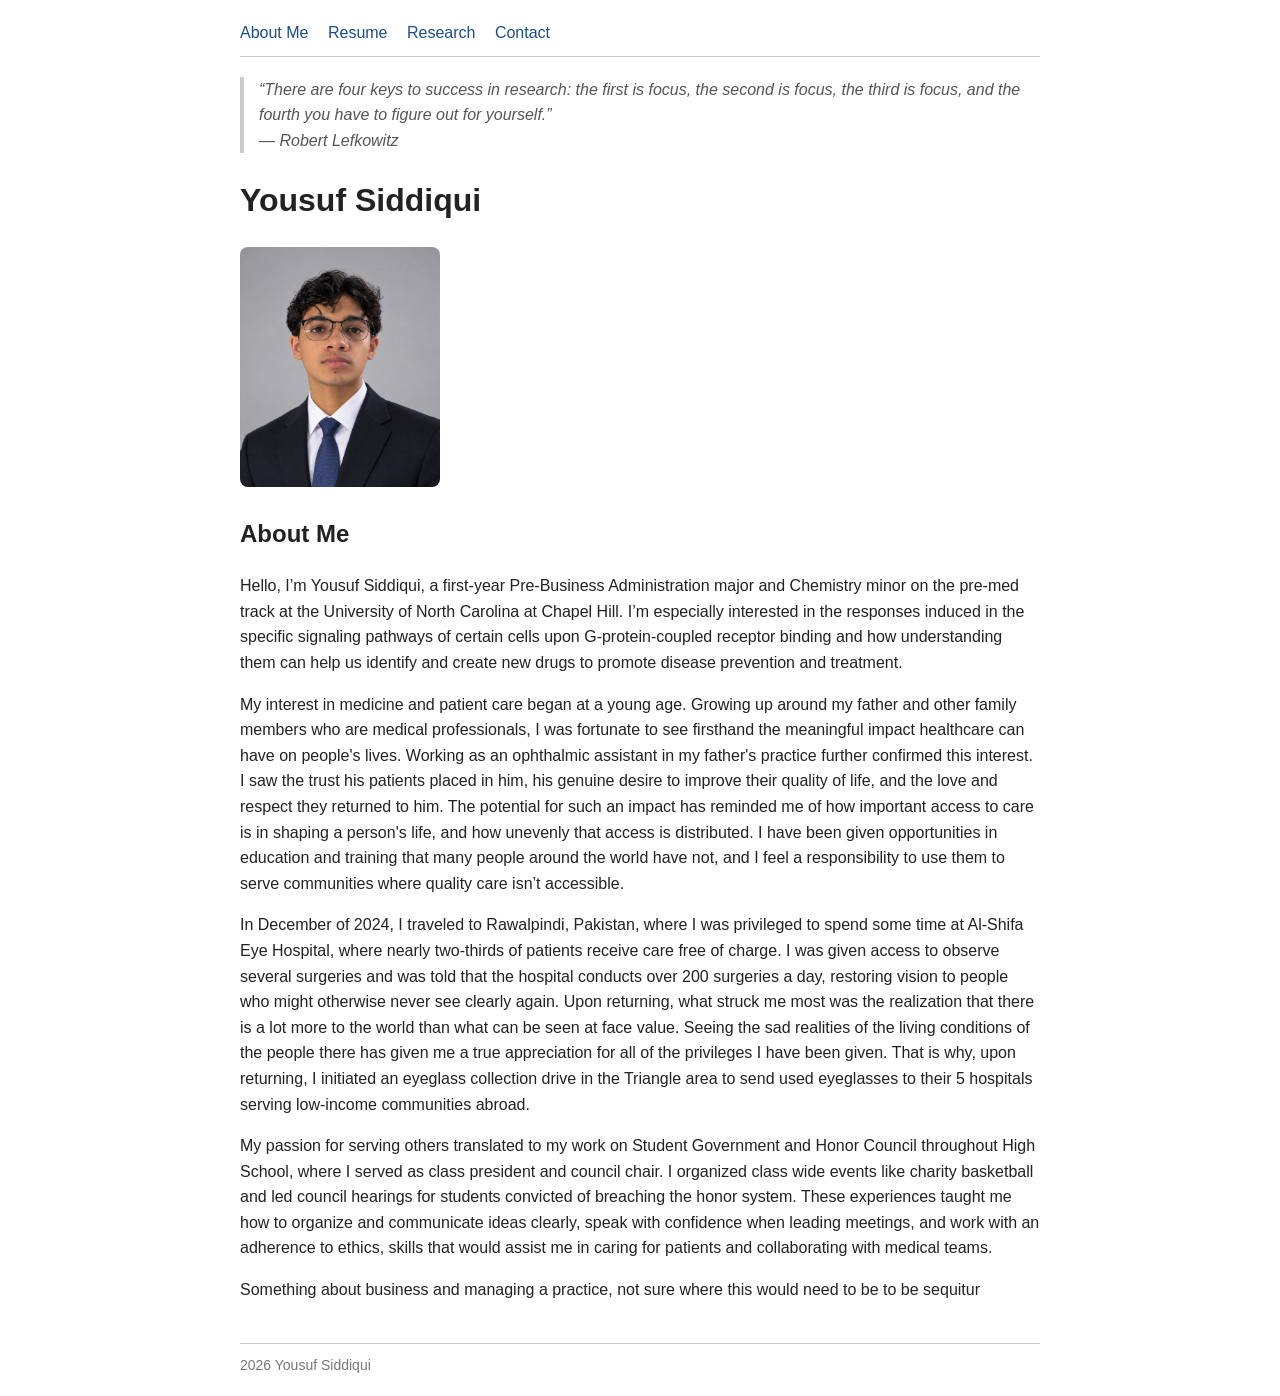
==== index.html @ 889bd384 "basic website" ====
<!DOCTYPE html>
<html lang="en">
<head>
  <meta charset="UTF-8">
  <meta name="viewport" content="width=device-width, initial-scale=1.0">
  <title>About Me</title>
  <link rel="stylesheet" href="style.css">
</head>
<body>

  <nav>
    <a href="index.html">About Me</a>
    <a href="resume.html">Resume</a>
    <a href="research.html">Research</a>
    <a href="contact.html">Contact</a>
  </nav>

  <p class="quote">
    “There are four keys to success in research: the first is focus, the second is focus, the third is focus, and the fourth you have to figure out for yourself.”<br>
    &mdash; Robert Lefkowitz
  </p>

  <h1>Yousuf Siddiqui</h1>

  <img src="headshot.png" alt="Headshot" class="headshot">

  <h2>About Me</h2>
  <p>
    Hello, I’m Yousuf Siddiqui, a first-year Pre-Business Administration major and Chemistry minor on the pre-med track at the University of North Carolina at Chapel Hill. I’m especially interested in the responses induced in the specific signaling pathways of certain cells upon G-protein-coupled receptor binding and how understanding them can help us identify and create new drugs to promote disease prevention and treatment.
  </p>
  <p>
        My interest in medicine and patient care began at a young age. Growing up around my father and other family members who are medical professionals, I was fortunate to see firsthand the meaningful impact healthcare can have on people's lives. Working as an ophthalmic assistant in my father's practice further confirmed this interest. I saw the trust his patients placed in him, his genuine desire to improve their quality of life, and the love and respect they returned to him. The potential for such an impact has reminded me of how important access to care is in shaping a person's life, and how unevenly that access is distributed. I have been given opportunities in education and training that many people around the world have not, and I feel a responsibility to use them to serve communities where quality care isn’t accessible.
  </p>
  <p>
        In December of 2024, I traveled to Rawalpindi, Pakistan, where I was privileged to spend some time at Al-Shifa Eye Hospital, where nearly two-thirds of patients receive care free of charge. I was given access to observe several surgeries and was told that the hospital conducts over 200 surgeries a day, restoring vision to people who might otherwise never see clearly again. Upon returning, what struck me most was the realization that there is a lot more to the world than what can be seen at face value. Seeing the sad realities of the living conditions of the people there has given me a true appreciation for all of the privileges I have been given. That is why, upon returning, I initiated an eyeglass collection drive in the Triangle area to send used eyeglasses to their 5 hospitals serving low-income communities abroad.
  </p>
  <p>
        My passion for serving others translated to my work on Student Government and Honor Council throughout High School, where I served as class president and council chair. I organized class wide events like charity basketball and led council hearings for students convicted of breaching the honor system. These experiences taught me how to organize and communicate ideas clearly, speak with confidence when leading meetings, and work with an adherence to ethics, skills that would assist me in caring for patients and collaborating with medical teams.
  </p>
  <p>
    Something about business and managing a practice, not sure where this would need to be to be sequitur
  </p>

  <footer>
    2026 Yousuf Siddiqui
  </footer>

</body>
</html>
---- style.css ----
body {
  font-family: Arial, sans-serif;
  max-width: 800px;
  margin: 0 auto;
  padding: 20px;
  line-height: 1.6;
  color: #222;
}

nav {
  border-bottom: 1px solid #ccc;
  padding-bottom: 10px;
  margin-bottom: 20px;
}

nav a {
  margin-right: 15px;
  text-decoration: none;
  color: #1a4f8b;
}

nav a:hover {
  text-decoration: underline;
}

.quote {
  font-style: italic;
  border-left: 4px solid #ccc;
  padding-left: 15px;
  margin: 20px 0;
  color: #555;
}

.headshot {
  width: 200px;
  height: auto;
  border-radius: 8px;
}

footer {
  margin-top: 40px;
  border-top: 1px solid #ccc;
  padding-top: 10px;
  font-size: 14px;
  color: #777;
}
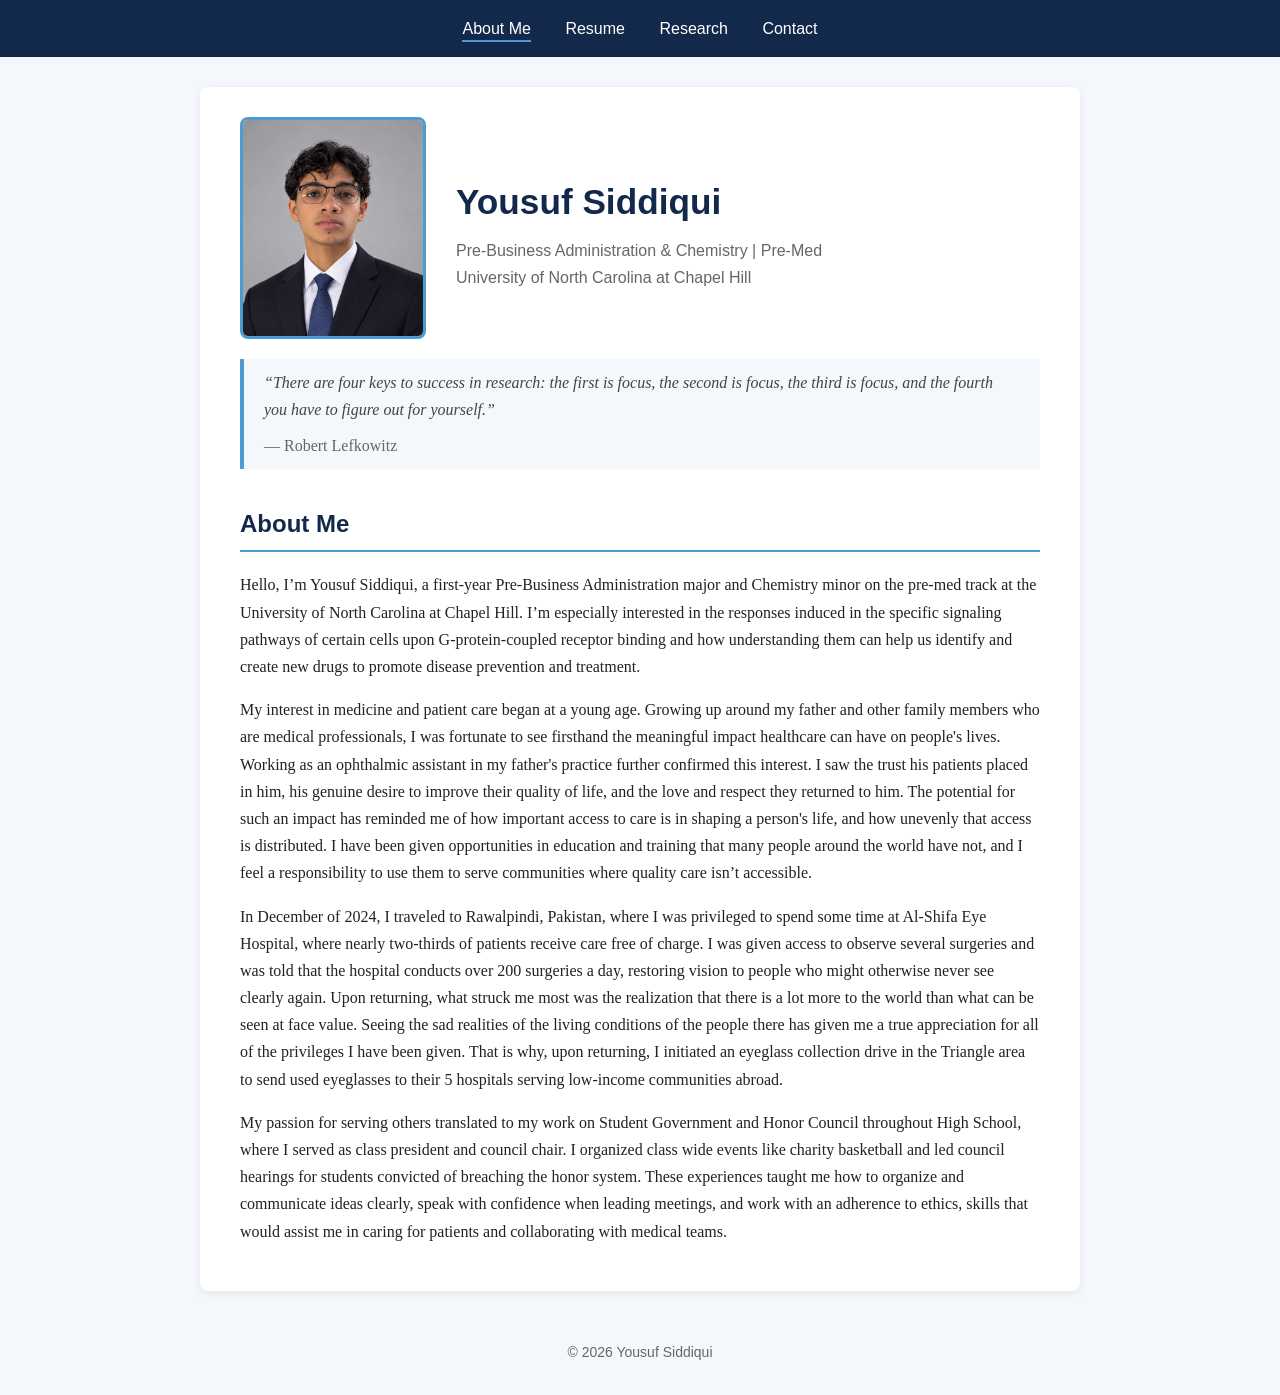
==== commit b18dcf87: "claude touch up" ====
--- a/index.html
+++ b/index.html
@@ -3,46 +3,53 @@
 <head>
   <meta charset="UTF-8">
   <meta name="viewport" content="width=device-width, initial-scale=1.0">
-  <title>About Me</title>
+  <title>Yousuf Siddiqui | About Me</title>
   <link rel="stylesheet" href="style.css">
 </head>
 <body>
 
   <nav>
-    <a href="index.html">About Me</a>
+    <a href="index.html" class="active">About Me</a>
     <a href="resume.html">Resume</a>
     <a href="research.html">Research</a>
     <a href="contact.html">Contact</a>
   </nav>
 
-  <p class="quote">
-    “There are four keys to success in research: the first is focus, the second is focus, the third is focus, and the fourth you have to figure out for yourself.”<br>
-    &mdash; Robert Lefkowitz
-  </p>
+  <main>
 
-  <h1>Yousuf Siddiqui</h1>
+    <div class="intro">
+      <img src="headshot.png" alt="Headshot of Yousuf Siddiqui" class="headshot">
+      <div>
+        <h1>Yousuf Siddiqui</h1>
+        <p class="subtitle">Pre-Business Administration &amp; Chemistry | Pre-Med<br>University of North Carolina at Chapel Hill</p>
+      </div>
+    </div>
 
-  <img src="headshot.png" alt="Headshot" class="headshot">
+    <p class="quote">
+      “There are four keys to success in research: the first is focus, the second is focus, the third is focus, and the fourth you have to figure out for yourself.”
+      <span>&mdash; Robert Lefkowitz</span>
+    </p>
 
-  <h2>About Me</h2>
-  <p>
-    Hello, I’m Yousuf Siddiqui, a first-year Pre-Business Administration major and Chemistry minor on the pre-med track at the University of North Carolina at Chapel Hill. I’m especially interested in the responses induced in the specific signaling pathways of certain cells upon G-protein-coupled receptor binding and how understanding them can help us identify and create new drugs to promote disease prevention and treatment.
-  </p>
-  <p>
-        My interest in medicine and patient care began at a young age. Growing up around my father and other family members who are medical professionals, I was fortunate to see firsthand the meaningful impact healthcare can have on people's lives. Working as an ophthalmic assistant in my father's practice further confirmed this interest. I saw the trust his patients placed in him, his genuine desire to improve their quality of life, and the love and respect they returned to him. The potential for such an impact has reminded me of how important access to care is in shaping a person's life, and how unevenly that access is distributed. I have been given opportunities in education and training that many people around the world have not, and I feel a responsibility to use them to serve communities where quality care isn’t accessible.
-  </p>
-  <p>
-        In December of 2024, I traveled to Rawalpindi, Pakistan, where I was privileged to spend some time at Al-Shifa Eye Hospital, where nearly two-thirds of patients receive care free of charge. I was given access to observe several surgeries and was told that the hospital conducts over 200 surgeries a day, restoring vision to people who might otherwise never see clearly again. Upon returning, what struck me most was the realization that there is a lot more to the world than what can be seen at face value. Seeing the sad realities of the living conditions of the people there has given me a true appreciation for all of the privileges I have been given. That is why, upon returning, I initiated an eyeglass collection drive in the Triangle area to send used eyeglasses to their 5 hospitals serving low-income communities abroad.
-  </p>
-  <p>
-        My passion for serving others translated to my work on Student Government and Honor Council throughout High School, where I served as class president and council chair. I organized class wide events like charity basketball and led council hearings for students convicted of breaching the honor system. These experiences taught me how to organize and communicate ideas clearly, speak with confidence when leading meetings, and work with an adherence to ethics, skills that would assist me in caring for patients and collaborating with medical teams.
-  </p>
-  <p>
-    Something about business and managing a practice, not sure where this would need to be to be sequitur
-  </p>
+    <h2>About Me</h2>
+    <p>
+      Hello, I’m Yousuf Siddiqui, a first-year Pre-Business Administration major and Chemistry minor on the pre-med track at the University of North Carolina at Chapel Hill. I’m especially interested in the responses induced in the specific signaling pathways of certain cells upon G-protein-coupled receptor binding and how understanding them can help us identify and create new drugs to promote disease prevention and treatment.
+    </p>
+    <p>
+      My interest in medicine and patient care began at a young age. Growing up around my father and other family members who are medical professionals, I was fortunate to see firsthand the meaningful impact healthcare can have on people's lives. Working as an ophthalmic assistant in my father's practice further confirmed this interest. I saw the trust his patients placed in him, his genuine desire to improve their quality of life, and the love and respect they returned to him. The potential for such an impact has reminded me of how important access to care is in shaping a person's life, and how unevenly that access is distributed. I have been given opportunities in education and training that many people around the world have not, and I feel a responsibility to use them to serve communities where quality care isn’t accessible.
+    </p>
+    <p>
+      In December of 2024, I traveled to Rawalpindi, Pakistan, where I was privileged to spend some time at Al-Shifa Eye Hospital, where nearly two-thirds of patients receive care free of charge. I was given access to observe several surgeries and was told that the hospital conducts over 200 surgeries a day, restoring vision to people who might otherwise never see clearly again. Upon returning, what struck me most was the realization that there is a lot more to the world than what can be seen at face value. Seeing the sad realities of the living conditions of the people there has given me a true appreciation for all of the privileges I have been given. That is why, upon returning, I initiated an eyeglass collection drive in the Triangle area to send used eyeglasses to their 5 hospitals serving low-income communities abroad.
+    </p>
+    <p>
+      My passion for serving others translated to my work on Student Government and Honor Council throughout High School, where I served as class president and council chair. I organized class wide events like charity basketball and led council hearings for students convicted of breaching the honor system. These experiences taught me how to organize and communicate ideas clearly, speak with confidence when leading meetings, and work with an adherence to ethics, skills that would assist me in caring for patients and collaborating with medical teams.
+    </p>
+
+    <!-- TODO: paragraph about business and managing a practice (hidden until written) -->
+
+  </main>
 
   <footer>
-    2026 Yousuf Siddiqui
+    &copy; 2026 Yousuf Siddiqui
   </footer>
 
 </body>
--- a/style.css
+++ b/style.css
@@ -1,46 +1,140 @@
-body {
-  font-family: Arial, sans-serif;
-  max-width: 800px;
-  margin: 0 auto;
-  padding: 20px;
-  line-height: 1.6;
-  color: #222;
+/* ---------- Colors ---------- */
+:root {
+  --navy: #13294b;
+  --blue: #4b9cd3;
+  --light: #f4f7fb;
+  --text: #222;
+  --muted: #666;
 }
 
+/* ---------- Base ---------- */
+body {
+  font-family: Georgia, "Times New Roman", serif;
+  margin: 0;
+  background-color: var(--light);
+  color: var(--text);
+  line-height: 1.7;
+}
+
+h1, h2, nav, footer {
+  font-family: Arial, Helvetica, sans-serif;
+}
+
+h1 {
+  color: var(--navy);
+  font-size: 2.2rem;
+  margin-bottom: 5px;
+}
+
+h2 {
+  color: var(--navy);
+  border-bottom: 2px solid var(--blue);
+  padding-bottom: 5px;
+  margin-top: 35px;
+}
+
+a {
+  color: var(--navy);
+}
+
+/* ---------- Navigation bar ---------- */
 nav {
-  border-bottom: 1px solid #ccc;
-  padding-bottom: 10px;
-  margin-bottom: 20px;
+  background-color: var(--navy);
+  text-align: center;
+  padding: 15px 0;
 }
 
 nav a {
-  margin-right: 15px;
+  color: white;
   text-decoration: none;
-  color: #1a4f8b;
+  margin: 0 15px;
+  padding-bottom: 3px;
 }
 
-nav a:hover {
-  text-decoration: underline;
+nav a:hover,
+nav a.active {
+  border-bottom: 2px solid var(--blue);
 }
 
+/* ---------- Main content box ---------- */
+main {
+  max-width: 800px;
+  margin: 30px auto;
+  padding: 30px 40px;
+  background-color: white;
+  border-radius: 8px;
+  box-shadow: 0 2px 8px rgba(0, 0, 0, 0.08);
+}
+
+.subtitle {
+  color: var(--muted);
+  font-family: Arial, Helvetica, sans-serif;
+  margin-top: 0;
+}
+
+/* ---------- Quotes ---------- */
 .quote {
   font-style: italic;
-  border-left: 4px solid #ccc;
-  padding-left: 15px;
+  border-left: 4px solid var(--blue);
+  background-color: var(--light);
+  padding: 10px 20px;
   margin: 20px 0;
-  color: #555;
+  color: #444;
+}
+
+.quote span {
+  display: block;
+  margin-top: 8px;
+  font-style: normal;
+  color: var(--muted);
+}
+
+/* ---------- About Me intro (photo + name side by side) ---------- */
+.intro {
+  display: flex;
+  align-items: center;
+  gap: 30px;
 }
 
 .headshot {
-  width: 200px;
+  width: 180px;
   height: auto;
   border-radius: 8px;
+  border: 3px solid var(--blue);
 }
 
+/* ---------- Contact list ---------- */
+.contact-list p {
+  font-size: 1.1rem;
+}
+
+/* ---------- Resume ---------- */
+iframe {
+  border: 1px solid #ccc;
+  border-radius: 4px;
+}
+
+/* ---------- Footer ---------- */
 footer {
-  margin-top: 40px;
-  border-top: 1px solid #ccc;
-  padding-top: 10px;
+  text-align: center;
   font-size: 14px;
-  color: #777;
+  color: var(--muted);
+  padding: 20px 0 30px;
 }
+
+/* ---------- Phones / small screens ---------- */
+@media (max-width: 600px) {
+  main {
+    margin: 15px;
+    padding: 20px;
+  }
+
+  .intro {
+    flex-direction: column;
+    text-align: center;
+  }
+
+  nav a {
+    margin: 0 8px;
+  }
+}
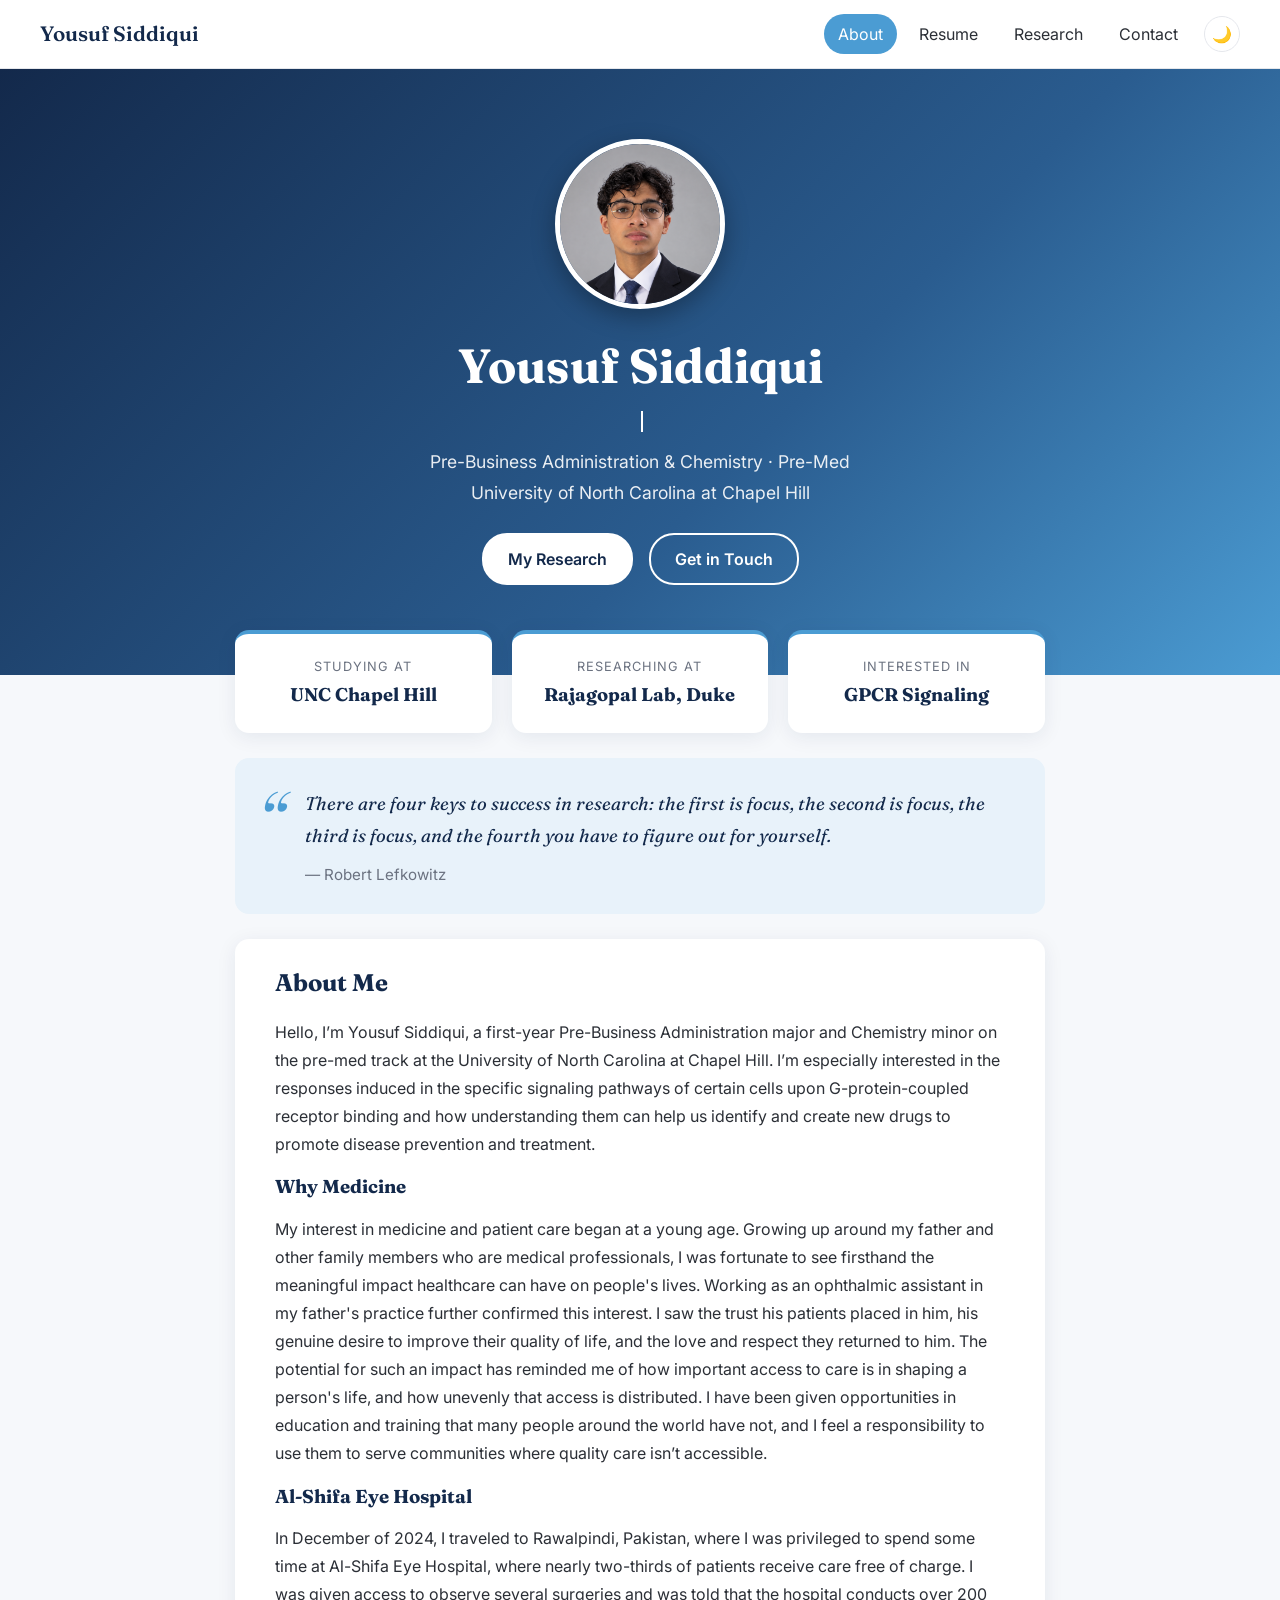
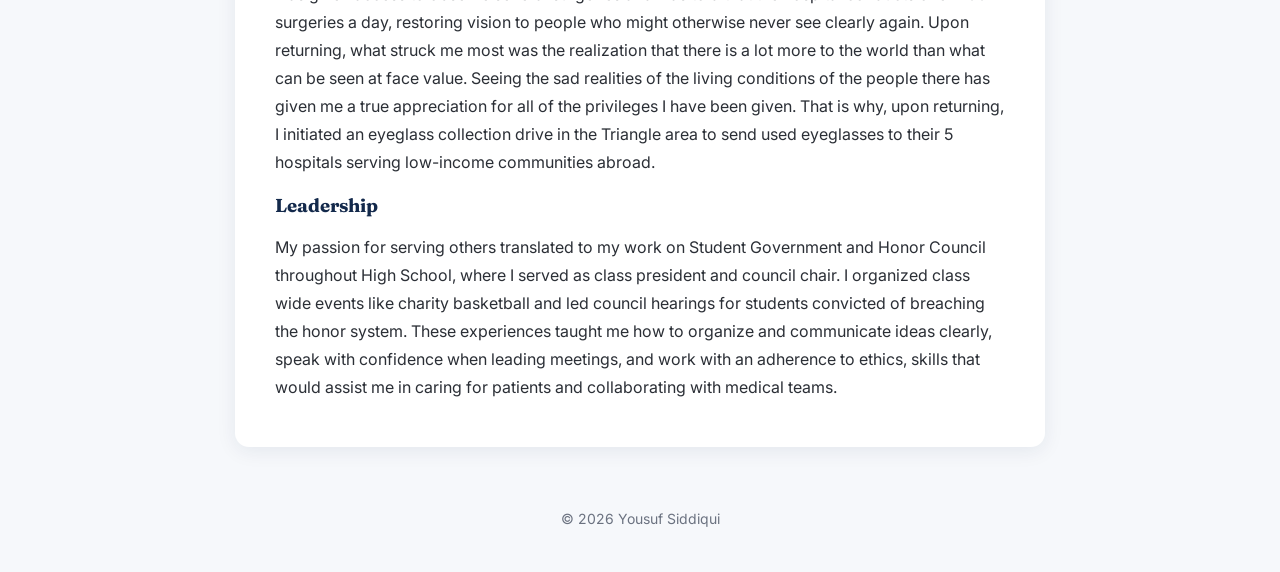
==== commit a6a5ee66: "update" ====
--- a/index.html
+++ b/index.html
@@ -4,53 +4,86 @@
   <meta charset="UTF-8">
   <meta name="viewport" content="width=device-width, initial-scale=1.0">
   <title>Yousuf Siddiqui | About Me</title>
+  <link rel="preconnect" href="https://fonts.googleapis.com">
+  <link href="https://fonts.googleapis.com/css2?family=Fraunces:ital,wght@0,600;1,400&family=Inter:wght@400;600&display=swap" rel="stylesheet">
   <link rel="stylesheet" href="style.css">
 </head>
 <body>
 
   <nav>
-    <a href="index.html" class="active">About Me</a>
-    <a href="resume.html">Resume</a>
-    <a href="research.html">Research</a>
-    <a href="contact.html">Contact</a>
+    <a href="index.html" class="logo">Yousuf Siddiqui</a>
+    <div class="links">
+      <a href="index.html" class="active">About</a>
+      <a href="resume.html">Resume</a>
+      <a href="research.html">Research</a>
+      <a href="contact.html">Contact</a>
+      <button id="theme-toggle" aria-label="Toggle dark mode">🌙</button>
+    </div>
   </nav>
+
+  <header class="hero">
+    <img src="headshot.png" alt="Headshot of Yousuf Siddiqui" class="headshot">
+    <h1>Yousuf Siddiqui</h1>
+    <p class="typed" data-words="Future Physician|GPCR Researcher|Tar Heel|Pre-Med Student"><span class="text"></span><span class="cursor"></span></p>
+    <p>Pre-Business Administration &amp; Chemistry &middot; Pre-Med</p>
+    <p>University of North Carolina at Chapel Hill</p>
+    <a href="research.html" class="button solid">My Research</a>
+    <a href="contact.html" class="button">Get in Touch</a>
+  </header>
 
   <main>
 
-    <div class="intro">
-      <img src="headshot.png" alt="Headshot of Yousuf Siddiqui" class="headshot">
-      <div>
-        <h1>Yousuf Siddiqui</h1>
-        <p class="subtitle">Pre-Business Administration &amp; Chemistry | Pre-Med<br>University of North Carolina at Chapel Hill</p>
+    <div class="highlights">
+      <div class="highlight">
+        <span class="label">Studying at</span>
+        <strong>UNC Chapel Hill</strong>
+      </div>
+      <div class="highlight">
+        <span class="label">Researching at</span>
+        <strong>Rajagopal Lab, Duke</strong>
+      </div>
+      <div class="highlight">
+        <span class="label">Interested in</span>
+        <strong>GPCR Signaling</strong>
       </div>
     </div>
 
     <p class="quote">
-      “There are four keys to success in research: the first is focus, the second is focus, the third is focus, and the fourth you have to figure out for yourself.”
+      There are four keys to success in research: the first is focus, the second is focus, the third is focus, and the fourth you have to figure out for yourself.
       <span>&mdash; Robert Lefkowitz</span>
     </p>
 
-    <h2>About Me</h2>
-    <p>
-      Hello, I’m Yousuf Siddiqui, a first-year Pre-Business Administration major and Chemistry minor on the pre-med track at the University of North Carolina at Chapel Hill. I’m especially interested in the responses induced in the specific signaling pathways of certain cells upon G-protein-coupled receptor binding and how understanding them can help us identify and create new drugs to promote disease prevention and treatment.
-    </p>
-    <p>
-      My interest in medicine and patient care began at a young age. Growing up around my father and other family members who are medical professionals, I was fortunate to see firsthand the meaningful impact healthcare can have on people's lives. Working as an ophthalmic assistant in my father's practice further confirmed this interest. I saw the trust his patients placed in him, his genuine desire to improve their quality of life, and the love and respect they returned to him. The potential for such an impact has reminded me of how important access to care is in shaping a person's life, and how unevenly that access is distributed. I have been given opportunities in education and training that many people around the world have not, and I feel a responsibility to use them to serve communities where quality care isn’t accessible.
-    </p>
-    <p>
-      In December of 2024, I traveled to Rawalpindi, Pakistan, where I was privileged to spend some time at Al-Shifa Eye Hospital, where nearly two-thirds of patients receive care free of charge. I was given access to observe several surgeries and was told that the hospital conducts over 200 surgeries a day, restoring vision to people who might otherwise never see clearly again. Upon returning, what struck me most was the realization that there is a lot more to the world than what can be seen at face value. Seeing the sad realities of the living conditions of the people there has given me a true appreciation for all of the privileges I have been given. That is why, upon returning, I initiated an eyeglass collection drive in the Triangle area to send used eyeglasses to their 5 hospitals serving low-income communities abroad.
-    </p>
-    <p>
-      My passion for serving others translated to my work on Student Government and Honor Council throughout High School, where I served as class president and council chair. I organized class wide events like charity basketball and led council hearings for students convicted of breaching the honor system. These experiences taught me how to organize and communicate ideas clearly, speak with confidence when leading meetings, and work with an adherence to ethics, skills that would assist me in caring for patients and collaborating with medical teams.
-    </p>
+    <section class="card">
+      <h2>About Me</h2>
+      <p>
+        Hello, I’m Yousuf Siddiqui, a first-year Pre-Business Administration major and Chemistry minor on the pre-med track at the University of North Carolina at Chapel Hill. I’m especially interested in the responses induced in the specific signaling pathways of certain cells upon G-protein-coupled receptor binding and how understanding them can help us identify and create new drugs to promote disease prevention and treatment.
+      </p>
 
-    <!-- TODO: paragraph about business and managing a practice (hidden until written) -->
+      <h3>Why Medicine</h3>
+      <p>
+        My interest in medicine and patient care began at a young age. Growing up around my father and other family members who are medical professionals, I was fortunate to see firsthand the meaningful impact healthcare can have on people's lives. Working as an ophthalmic assistant in my father's practice further confirmed this interest. I saw the trust his patients placed in him, his genuine desire to improve their quality of life, and the love and respect they returned to him. The potential for such an impact has reminded me of how important access to care is in shaping a person's life, and how unevenly that access is distributed. I have been given opportunities in education and training that many people around the world have not, and I feel a responsibility to use them to serve communities where quality care isn’t accessible.
+      </p>
+
+      <h3>Al-Shifa Eye Hospital</h3>
+      <p>
+        In December of 2024, I traveled to Rawalpindi, Pakistan, where I was privileged to spend some time at Al-Shifa Eye Hospital, where nearly two-thirds of patients receive care free of charge. I was given access to observe several surgeries and was told that the hospital conducts over 200 surgeries a day, restoring vision to people who might otherwise never see clearly again. Upon returning, what struck me most was the realization that there is a lot more to the world than what can be seen at face value. Seeing the sad realities of the living conditions of the people there has given me a true appreciation for all of the privileges I have been given. That is why, upon returning, I initiated an eyeglass collection drive in the Triangle area to send used eyeglasses to their 5 hospitals serving low-income communities abroad.
+      </p>
+
+      <h3>Leadership</h3>
+      <p>
+        My passion for serving others translated to my work on Student Government and Honor Council throughout High School, where I served as class president and council chair. I organized class wide events like charity basketball and led council hearings for students convicted of breaching the honor system. These experiences taught me how to organize and communicate ideas clearly, speak with confidence when leading meetings, and work with an adherence to ethics, skills that would assist me in caring for patients and collaborating with medical teams.
+      </p>
+
+      <!-- TODO: paragraph about business and managing a practice (hidden until written) -->
+    </section>
 
   </main>
 
   <footer>
-    &copy; 2026 Yousuf Siddiqui
+    &copy; <span id="year">2026</span> Yousuf Siddiqui
   </footer>
+
+  <script src="script.js"></script>
 
 </body>
 </html>
--- a/style.css
+++ b/style.css
@@ -1,140 +1,429 @@
-/* ---------- Colors ---------- */
+/* =========================================
+   Colors & fonts (change these to restyle the whole site)
+   ========================================= */
 :root {
   --navy: #13294b;
   --blue: #4b9cd3;
-  --light: #f4f7fb;
-  --text: #222;
-  --muted: #666;
-}
-
-/* ---------- Base ---------- */
+  --sky: #e8f2fa;
+  --bg: #f6f8fb;
+  --card: #ffffff;
+  --text: #2b2f36;
+  --muted: #6b7280;
+  --heading: #13294b;
+  --nav-bg: rgba(255, 255, 255, 0.92);
+  --border: #e5e7eb;
+  --heading-font: "Fraunces", Georgia, serif;
+  --body-font: "Inter", Arial, sans-serif;
+}
+
+/* Dark mode: script.js adds class="dark" to <body> */
+body.dark {
+  --sky: #1e3350;
+  --bg: #0f1724;
+  --card: #18233a;
+  --text: #dbe2ec;
+  --muted: #94a3b8;
+  --heading: #e8f2fa;
+  --nav-bg: rgba(15, 23, 36, 0.92);
+  --border: #24324d;
+}
+
+* {
+  box-sizing: border-box;
+}
+
 body {
-  font-family: Georgia, "Times New Roman", serif;
   margin: 0;
-  background-color: var(--light);
+  font-family: var(--body-font);
+  background-color: var(--bg);
   color: var(--text);
-  line-height: 1.7;
-}
-
-h1, h2, nav, footer {
-  font-family: Arial, Helvetica, sans-serif;
-}
-
-h1 {
+  line-height: 1.75;
+  transition: background-color 0.3s, color 0.3s;
+}
+
+h1, h2, h3 {
+  font-family: var(--heading-font);
+  color: var(--heading);
+  line-height: 1.2;
+}
+
+a {
+  color: var(--blue);
+}
+
+/* =========================================
+   Navigation bar (sticks to the top)
+   ========================================= */
+nav {
+  position: sticky;
+  top: 0;
+  z-index: 10;
+  display: flex;
+  justify-content: space-between;
+  align-items: center;
+  padding: 14px 40px;
+  background-color: var(--nav-bg);
+  border-bottom: 1px solid var(--border);
+  transition: box-shadow 0.3s;
+}
+
+/* script.js adds .scrolled once you scroll down */
+nav.scrolled {
+  box-shadow: 0 4px 20px rgba(0, 0, 0, 0.12);
+}
+
+nav .logo {
+  font-family: var(--heading-font);
+  font-size: 1.3rem;
+  font-weight: 600;
+  color: var(--heading);
+  text-decoration: none;
+}
+
+nav .links {
+  display: flex;
+  align-items: center;
+}
+
+nav .links a {
+  color: var(--text);
+  text-decoration: none;
+  margin-left: 8px;
+  padding: 6px 14px;
+  border-radius: 20px;
+  transition: background-color 0.2s;
+}
+
+nav .links a:hover {
+  background-color: var(--sky);
+}
+
+nav .links a.active {
+  background-color: var(--blue);
+  color: white;
+}
+
+#theme-toggle {
+  margin-left: 12px;
+  background: none;
+  border: 1px solid var(--border);
+  border-radius: 50%;
+  width: 36px;
+  height: 36px;
+  font-size: 1rem;
+  cursor: pointer;
+}
+
+/* =========================================
+   Hero (big colored banner on the home page)
+   ========================================= */
+.hero {
+  background: linear-gradient(135deg, var(--navy), #2a5c8f 60%, var(--blue));
+  color: white;
+  padding: 70px 20px 90px;
+  text-align: center;
+}
+
+.hero .headshot {
+  width: 170px;
+  height: 170px;
+  object-fit: cover;
+  object-position: top;
+  border-radius: 50%;
+  border: 5px solid white;
+  box-shadow: 0 8px 25px rgba(0, 0, 0, 0.3);
+}
+
+.hero h1 {
+  color: white;
+  font-size: 3rem;
+  margin: 20px 0 5px;
+}
+
+.hero p {
+  font-size: 1.1rem;
+  opacity: 0.9;
+  margin: 0;
+}
+
+/* Typing text */
+.hero .typed {
+  font-family: var(--heading-font);
+  font-style: italic;
+  font-size: 1.4rem;
+  min-height: 2rem;
+  opacity: 1;
+  margin-bottom: 8px;
+}
+
+.cursor {
+  display: inline-block;
+  width: 2px;
+  height: 1.3rem;
+  background-color: white;
+  margin-left: 3px;
+  vertical-align: middle;
+  animation: blink 0.8s infinite;
+}
+
+@keyframes blink {
+  50% { opacity: 0; }
+}
+
+/* Buttons */
+.button {
+  display: inline-block;
+  margin: 25px 6px 0;
+  padding: 10px 24px;
+  border-radius: 25px;
+  border: 2px solid white;
+  color: white;
+  text-decoration: none;
+  font-weight: 600;
+  transition: all 0.2s;
+}
+
+.button:hover {
+  background-color: white;
   color: var(--navy);
-  font-size: 2.2rem;
+}
+
+.button.solid {
+  background-color: white;
+  color: var(--navy);
+}
+
+.button.solid:hover {
+  background-color: var(--sky);
+}
+
+/* =========================================
+   Page header (colored strip on the other pages)
+   ========================================= */
+.page-header {
+  background: linear-gradient(135deg, var(--navy), var(--blue));
+  color: white;
+  text-align: center;
+  padding: 50px 20px 70px;
+}
+
+.page-header h1 {
+  color: white;
+  font-size: 2.6rem;
+  margin: 0;
+}
+
+.page-header p {
+  margin: 8px 0 0;
+  opacity: 0.9;
+}
+
+/* =========================================
+   Main content
+   ========================================= */
+main {
+  max-width: 850px;
+  margin: -45px auto 40px;  /* negative top margin pulls cards up over the banner */
+  padding: 0 20px;
+}
+
+.card {
+  background-color: var(--card);
+  border-radius: 14px;
+  padding: 30px 40px;
+  margin-bottom: 25px;
+  box-shadow: 0 4px 20px rgba(19, 41, 75, 0.08);
+}
+
+.card h2 {
+  margin-top: 0;
+}
+
+.card h3 {
   margin-bottom: 5px;
 }
 
-h2 {
-  color: var(--navy);
-  border-bottom: 2px solid var(--blue);
-  padding-bottom: 5px;
-  margin-top: 35px;
-}
-
-a {
-  color: var(--navy);
-}
-
-/* ---------- Navigation bar ---------- */
-nav {
-  background-color: var(--navy);
+/* Scroll reveal: script.js adds .reveal, then .visible when it scrolls into view */
+.reveal {
+  opacity: 0;
+  transform: translateY(30px);
+  transition: opacity 0.7s ease-out, transform 0.7s ease-out;
+}
+
+.reveal.visible {
+  opacity: 1;
+  transform: translateY(0);
+}
+
+/* =========================================
+   Highlights (three small boxes on home page)
+   ========================================= */
+.highlights {
+  display: grid;
+  grid-template-columns: repeat(3, 1fr);
+  gap: 20px;
+  margin-bottom: 25px;
+}
+
+.highlight {
+  background-color: var(--card);
+  border-radius: 14px;
+  padding: 22px;
   text-align: center;
-  padding: 15px 0;
-}
-
-nav a {
-  color: white;
-  text-decoration: none;
-  margin: 0 15px;
-  padding-bottom: 3px;
-}
-
-nav a:hover,
-nav a.active {
-  border-bottom: 2px solid var(--blue);
-}
-
-/* ---------- Main content box ---------- */
-main {
-  max-width: 800px;
-  margin: 30px auto;
-  padding: 30px 40px;
-  background-color: white;
-  border-radius: 8px;
-  box-shadow: 0 2px 8px rgba(0, 0, 0, 0.08);
-}
-
-.subtitle {
+  border-top: 4px solid var(--blue);
+  box-shadow: 0 4px 20px rgba(19, 41, 75, 0.08);
+}
+
+.highlight:hover {
+  transform: translateY(-5px);
+}
+
+.highlight .label {
+  display: block;
+  font-size: 0.8rem;
+  text-transform: uppercase;
+  letter-spacing: 1px;
   color: var(--muted);
-  font-family: Arial, Helvetica, sans-serif;
-  margin-top: 0;
-}
-
-/* ---------- Quotes ---------- */
+}
+
+.highlight strong {
+  font-family: var(--heading-font);
+  font-size: 1.15rem;
+  color: var(--heading);
+}
+
+/* =========================================
+   Quotes
+   ========================================= */
 .quote {
+  position: relative;
+  font-family: var(--heading-font);
   font-style: italic;
-  border-left: 4px solid var(--blue);
-  background-color: var(--light);
-  padding: 10px 20px;
-  margin: 20px 0;
-  color: #444;
+  font-size: 1.15rem;
+  color: var(--heading);
+  background-color: var(--sky);
+  border-radius: 14px;
+  padding: 30px 40px 25px 70px;
+  margin: 0 0 25px;
+}
+
+.quote::before {
+  content: "\201C";  /* big curly quotation mark */
+  position: absolute;
+  left: 20px;
+  top: -5px;
+  font-size: 5rem;
+  color: var(--blue);
 }
 
 .quote span {
   display: block;
-  margin-top: 8px;
+  margin-top: 10px;
+  font-family: var(--body-font);
   font-style: normal;
+  font-size: 0.95rem;
   color: var(--muted);
 }
 
-/* ---------- About Me intro (photo + name side by side) ---------- */
-.intro {
-  display: flex;
-  align-items: center;
-  gap: 30px;
-}
-
-.headshot {
-  width: 180px;
-  height: auto;
+/* =========================================
+   Research tags
+   ========================================= */
+.tags {
+  margin-bottom: 15px;
+}
+
+.tag {
+  display: inline-block;
+  background-color: var(--sky);
+  color: var(--heading);
+  font-size: 0.85rem;
+  font-weight: 600;
+  padding: 4px 12px;
+  border-radius: 20px;
+  margin: 0 6px 6px 0;
+}
+
+/* =========================================
+   Contact cards
+   ========================================= */
+.contact-grid {
+  display: grid;
+  grid-template-columns: repeat(3, 1fr);
+  gap: 20px;
+}
+
+.contact-item {
+  display: block;
+  background-color: var(--card);
+  border-radius: 14px;
+  padding: 30px 20px;
+  text-align: center;
+  text-decoration: none;
+  color: var(--text);
+  box-shadow: 0 4px 20px rgba(19, 41, 75, 0.08);
+  word-break: break-word;
+}
+
+.contact-item:hover,
+.highlight:hover {
+  transform: translateY(-5px);
+  box-shadow: 0 10px 30px rgba(19, 41, 75, 0.15);
+}
+
+.contact-item .icon {
+  display: block;
+  font-size: 2rem;
+  font-weight: 700;
+  color: var(--blue);
+  margin-bottom: 8px;
+}
+
+.contact-item h3 {
+  margin: 0 0 5px;
+}
+
+/* =========================================
+   Resume
+   ========================================= */
+iframe {
+  border: none;
   border-radius: 8px;
-  border: 3px solid var(--blue);
-}
-
-/* ---------- Contact list ---------- */
-.contact-list p {
-  font-size: 1.1rem;
-}
-
-/* ---------- Resume ---------- */
-iframe {
-  border: 1px solid #ccc;
-  border-radius: 4px;
-}
-
-/* ---------- Footer ---------- */
+}
+
+/* =========================================
+   Footer
+   ========================================= */
 footer {
   text-align: center;
   font-size: 14px;
   color: var(--muted);
-  padding: 20px 0 30px;
-}
-
-/* ---------- Phones / small screens ---------- */
-@media (max-width: 600px) {
-  main {
-    margin: 15px;
-    padding: 20px;
+  padding: 20px 0 40px;
+}
+
+/* =========================================
+   Phones / small screens
+   ========================================= */
+@media (max-width: 700px) {
+  nav {
+    flex-direction: column;
+    padding: 12px;
   }
 
-  .intro {
-    flex-direction: column;
-    text-align: center;
+  nav .links a {
+    margin: 0 2px;
+    padding: 5px 10px;
   }
 
-  nav a {
-    margin: 0 8px;
+  .hero h1 {
+    font-size: 2.2rem;
   }
-}
+
+  .card {
+    padding: 22px;
+  }
+
+  .highlights,
+  .contact-grid {
+    grid-template-columns: 1fr;
+  }
+}
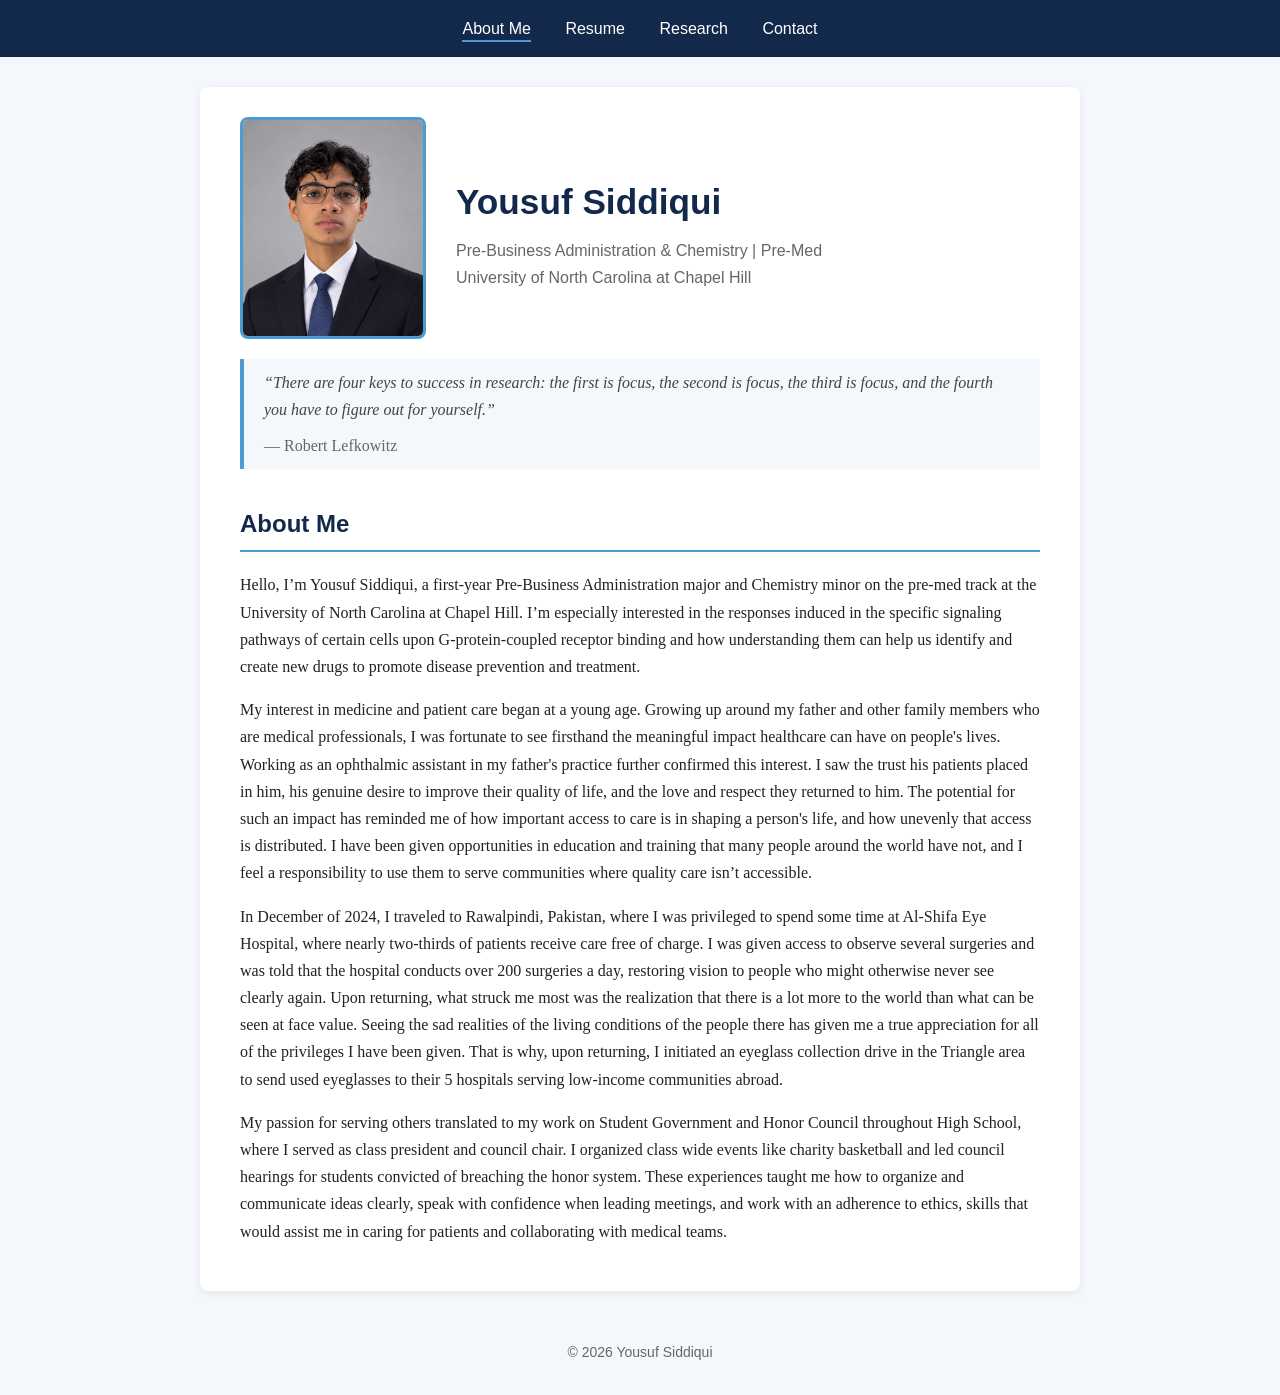
==== commit 0adcd6c2: "f" ====
--- a/index.html
+++ b/index.html
@@ -4,86 +4,53 @@
   <meta charset="UTF-8">
   <meta name="viewport" content="width=device-width, initial-scale=1.0">
   <title>Yousuf Siddiqui | About Me</title>
-  <link rel="preconnect" href="https://fonts.googleapis.com">
-  <link href="https://fonts.googleapis.com/css2?family=Fraunces:ital,wght@0,600;1,400&family=Inter:wght@400;600&display=swap" rel="stylesheet">
   <link rel="stylesheet" href="style.css">
 </head>
 <body>
 
   <nav>
-    <a href="index.html" class="logo">Yousuf Siddiqui</a>
-    <div class="links">
-      <a href="index.html" class="active">About</a>
-      <a href="resume.html">Resume</a>
-      <a href="research.html">Research</a>
-      <a href="contact.html">Contact</a>
-      <button id="theme-toggle" aria-label="Toggle dark mode">🌙</button>
-    </div>
+    <a href="index.html" class="active">About Me</a>
+    <a href="resume.html">Resume</a>
+    <a href="research.html">Research</a>
+    <a href="contact.html">Contact</a>
   </nav>
-
-  <header class="hero">
-    <img src="headshot.png" alt="Headshot of Yousuf Siddiqui" class="headshot">
-    <h1>Yousuf Siddiqui</h1>
-    <p class="typed" data-words="Future Physician|GPCR Researcher|Tar Heel|Pre-Med Student"><span class="text"></span><span class="cursor"></span></p>
-    <p>Pre-Business Administration &amp; Chemistry &middot; Pre-Med</p>
-    <p>University of North Carolina at Chapel Hill</p>
-    <a href="research.html" class="button solid">My Research</a>
-    <a href="contact.html" class="button">Get in Touch</a>
-  </header>
 
   <main>
 
-    <div class="highlights">
-      <div class="highlight">
-        <span class="label">Studying at</span>
-        <strong>UNC Chapel Hill</strong>
-      </div>
-      <div class="highlight">
-        <span class="label">Researching at</span>
-        <strong>Rajagopal Lab, Duke</strong>
-      </div>
-      <div class="highlight">
-        <span class="label">Interested in</span>
-        <strong>GPCR Signaling</strong>
+    <div class="intro">
+      <img src="headshot.png" alt="Headshot of Yousuf Siddiqui" class="headshot">
+      <div>
+        <h1>Yousuf Siddiqui</h1>
+        <p class="subtitle">Pre-Business Administration &amp; Chemistry | Pre-Med<br>University of North Carolina at Chapel Hill</p>
       </div>
     </div>
 
     <p class="quote">
-      There are four keys to success in research: the first is focus, the second is focus, the third is focus, and the fourth you have to figure out for yourself.
+      “There are four keys to success in research: the first is focus, the second is focus, the third is focus, and the fourth you have to figure out for yourself.”
       <span>&mdash; Robert Lefkowitz</span>
     </p>
 
-    <section class="card">
-      <h2>About Me</h2>
-      <p>
-        Hello, I’m Yousuf Siddiqui, a first-year Pre-Business Administration major and Chemistry minor on the pre-med track at the University of North Carolina at Chapel Hill. I’m especially interested in the responses induced in the specific signaling pathways of certain cells upon G-protein-coupled receptor binding and how understanding them can help us identify and create new drugs to promote disease prevention and treatment.
-      </p>
+    <h2>About Me</h2>
+    <p>
+      Hello, I’m Yousuf Siddiqui, a first-year Pre-Business Administration major and Chemistry minor on the pre-med track at the University of North Carolina at Chapel Hill. I’m especially interested in the responses induced in the specific signaling pathways of certain cells upon G-protein-coupled receptor binding and how understanding them can help us identify and create new drugs to promote disease prevention and treatment.
+    </p>
+    <p>
+      My interest in medicine and patient care began at a young age. Growing up around my father and other family members who are medical professionals, I was fortunate to see firsthand the meaningful impact healthcare can have on people's lives. Working as an ophthalmic assistant in my father's practice further confirmed this interest. I saw the trust his patients placed in him, his genuine desire to improve their quality of life, and the love and respect they returned to him. The potential for such an impact has reminded me of how important access to care is in shaping a person's life, and how unevenly that access is distributed. I have been given opportunities in education and training that many people around the world have not, and I feel a responsibility to use them to serve communities where quality care isn’t accessible.
+    </p>
+    <p>
+      In December of 2024, I traveled to Rawalpindi, Pakistan, where I was privileged to spend some time at Al-Shifa Eye Hospital, where nearly two-thirds of patients receive care free of charge. I was given access to observe several surgeries and was told that the hospital conducts over 200 surgeries a day, restoring vision to people who might otherwise never see clearly again. Upon returning, what struck me most was the realization that there is a lot more to the world than what can be seen at face value. Seeing the sad realities of the living conditions of the people there has given me a true appreciation for all of the privileges I have been given. That is why, upon returning, I initiated an eyeglass collection drive in the Triangle area to send used eyeglasses to their 5 hospitals serving low-income communities abroad.
+    </p>
+    <p>
+      My passion for serving others translated to my work on Student Government and Honor Council throughout High School, where I served as class president and council chair. I organized class wide events like charity basketball and led council hearings for students convicted of breaching the honor system. These experiences taught me how to organize and communicate ideas clearly, speak with confidence when leading meetings, and work with an adherence to ethics, skills that would assist me in caring for patients and collaborating with medical teams.
+    </p>
 
-      <h3>Why Medicine</h3>
-      <p>
-        My interest in medicine and patient care began at a young age. Growing up around my father and other family members who are medical professionals, I was fortunate to see firsthand the meaningful impact healthcare can have on people's lives. Working as an ophthalmic assistant in my father's practice further confirmed this interest. I saw the trust his patients placed in him, his genuine desire to improve their quality of life, and the love and respect they returned to him. The potential for such an impact has reminded me of how important access to care is in shaping a person's life, and how unevenly that access is distributed. I have been given opportunities in education and training that many people around the world have not, and I feel a responsibility to use them to serve communities where quality care isn’t accessible.
-      </p>
-
-      <h3>Al-Shifa Eye Hospital</h3>
-      <p>
-        In December of 2024, I traveled to Rawalpindi, Pakistan, where I was privileged to spend some time at Al-Shifa Eye Hospital, where nearly two-thirds of patients receive care free of charge. I was given access to observe several surgeries and was told that the hospital conducts over 200 surgeries a day, restoring vision to people who might otherwise never see clearly again. Upon returning, what struck me most was the realization that there is a lot more to the world than what can be seen at face value. Seeing the sad realities of the living conditions of the people there has given me a true appreciation for all of the privileges I have been given. That is why, upon returning, I initiated an eyeglass collection drive in the Triangle area to send used eyeglasses to their 5 hospitals serving low-income communities abroad.
-      </p>
-
-      <h3>Leadership</h3>
-      <p>
-        My passion for serving others translated to my work on Student Government and Honor Council throughout High School, where I served as class president and council chair. I organized class wide events like charity basketball and led council hearings for students convicted of breaching the honor system. These experiences taught me how to organize and communicate ideas clearly, speak with confidence when leading meetings, and work with an adherence to ethics, skills that would assist me in caring for patients and collaborating with medical teams.
-      </p>
-
-      <!-- TODO: paragraph about business and managing a practice (hidden until written) -->
-    </section>
+    <!-- TODO: paragraph about business and managing a practice (hidden until written) -->
 
   </main>
 
   <footer>
-    &copy; <span id="year">2026</span> Yousuf Siddiqui
+    &copy; 2026 Yousuf Siddiqui
   </footer>
-
-  <script src="script.js"></script>
 
 </body>
 </html>
--- a/style.css
+++ b/style.css
@@ -1,429 +1,140 @@
-/* =========================================
-   Colors & fonts (change these to restyle the whole site)
-   ========================================= */
+/* ---------- Colors ---------- */
 :root {
   --navy: #13294b;
   --blue: #4b9cd3;
-  --sky: #e8f2fa;
-  --bg: #f6f8fb;
-  --card: #ffffff;
-  --text: #2b2f36;
-  --muted: #6b7280;
-  --heading: #13294b;
-  --nav-bg: rgba(255, 255, 255, 0.92);
-  --border: #e5e7eb;
-  --heading-font: "Fraunces", Georgia, serif;
-  --body-font: "Inter", Arial, sans-serif;
+  --light: #f4f7fb;
+  --text: #222;
+  --muted: #666;
 }
 
-/* Dark mode: script.js adds class="dark" to <body> */
-body.dark {
-  --sky: #1e3350;
-  --bg: #0f1724;
-  --card: #18233a;
-  --text: #dbe2ec;
-  --muted: #94a3b8;
-  --heading: #e8f2fa;
-  --nav-bg: rgba(15, 23, 36, 0.92);
-  --border: #24324d;
+/* ---------- Base ---------- */
+body {
+  font-family: Georgia, "Times New Roman", serif;
+  margin: 0;
+  background-color: var(--light);
+  color: var(--text);
+  line-height: 1.7;
 }
 
-* {
-  box-sizing: border-box;
+h1, h2, nav, footer {
+  font-family: Arial, Helvetica, sans-serif;
 }
 
-body {
-  margin: 0;
-  font-family: var(--body-font);
-  background-color: var(--bg);
-  color: var(--text);
-  line-height: 1.75;
-  transition: background-color 0.3s, color 0.3s;
+h1 {
+  color: var(--navy);
+  font-size: 2.2rem;
+  margin-bottom: 5px;
 }
 
-h1, h2, h3 {
-  font-family: var(--heading-font);
-  color: var(--heading);
-  line-height: 1.2;
+h2 {
+  color: var(--navy);
+  border-bottom: 2px solid var(--blue);
+  padding-bottom: 5px;
+  margin-top: 35px;
 }
 
 a {
-  color: var(--blue);
-}
-
-/* =========================================
-   Navigation bar (sticks to the top)
-   ========================================= */
-nav {
-  position: sticky;
-  top: 0;
-  z-index: 10;
-  display: flex;
-  justify-content: space-between;
-  align-items: center;
-  padding: 14px 40px;
-  background-color: var(--nav-bg);
-  border-bottom: 1px solid var(--border);
-  transition: box-shadow 0.3s;
-}
-
-/* script.js adds .scrolled once you scroll down */
-nav.scrolled {
-  box-shadow: 0 4px 20px rgba(0, 0, 0, 0.12);
-}
-
-nav .logo {
-  font-family: var(--heading-font);
-  font-size: 1.3rem;
-  font-weight: 600;
-  color: var(--heading);
-  text-decoration: none;
-}
-
-nav .links {
-  display: flex;
-  align-items: center;
-}
-
-nav .links a {
-  color: var(--text);
-  text-decoration: none;
-  margin-left: 8px;
-  padding: 6px 14px;
-  border-radius: 20px;
-  transition: background-color 0.2s;
-}
-
-nav .links a:hover {
-  background-color: var(--sky);
-}
-
-nav .links a.active {
-  background-color: var(--blue);
-  color: white;
-}
-
-#theme-toggle {
-  margin-left: 12px;
-  background: none;
-  border: 1px solid var(--border);
-  border-radius: 50%;
-  width: 36px;
-  height: 36px;
-  font-size: 1rem;
-  cursor: pointer;
-}
-
-/* =========================================
-   Hero (big colored banner on the home page)
-   ========================================= */
-.hero {
-  background: linear-gradient(135deg, var(--navy), #2a5c8f 60%, var(--blue));
-  color: white;
-  padding: 70px 20px 90px;
-  text-align: center;
-}
-
-.hero .headshot {
-  width: 170px;
-  height: 170px;
-  object-fit: cover;
-  object-position: top;
-  border-radius: 50%;
-  border: 5px solid white;
-  box-shadow: 0 8px 25px rgba(0, 0, 0, 0.3);
-}
-
-.hero h1 {
-  color: white;
-  font-size: 3rem;
-  margin: 20px 0 5px;
-}
-
-.hero p {
-  font-size: 1.1rem;
-  opacity: 0.9;
-  margin: 0;
-}
-
-/* Typing text */
-.hero .typed {
-  font-family: var(--heading-font);
-  font-style: italic;
-  font-size: 1.4rem;
-  min-height: 2rem;
-  opacity: 1;
-  margin-bottom: 8px;
-}
-
-.cursor {
-  display: inline-block;
-  width: 2px;
-  height: 1.3rem;
-  background-color: white;
-  margin-left: 3px;
-  vertical-align: middle;
-  animation: blink 0.8s infinite;
-}
-
-@keyframes blink {
-  50% { opacity: 0; }
-}
-
-/* Buttons */
-.button {
-  display: inline-block;
-  margin: 25px 6px 0;
-  padding: 10px 24px;
-  border-radius: 25px;
-  border: 2px solid white;
-  color: white;
-  text-decoration: none;
-  font-weight: 600;
-  transition: all 0.2s;
-}
-
-.button:hover {
-  background-color: white;
   color: var(--navy);
 }
 
-.button.solid {
-  background-color: white;
-  color: var(--navy);
+/* ---------- Navigation bar ---------- */
+nav {
+  background-color: var(--navy);
+  text-align: center;
+  padding: 15px 0;
 }
 
-.button.solid:hover {
-  background-color: var(--sky);
+nav a {
+  color: white;
+  text-decoration: none;
+  margin: 0 15px;
+  padding-bottom: 3px;
 }
 
-/* =========================================
-   Page header (colored strip on the other pages)
-   ========================================= */
-.page-header {
-  background: linear-gradient(135deg, var(--navy), var(--blue));
-  color: white;
-  text-align: center;
-  padding: 50px 20px 70px;
+nav a:hover,
+nav a.active {
+  border-bottom: 2px solid var(--blue);
 }
 
-.page-header h1 {
-  color: white;
-  font-size: 2.6rem;
-  margin: 0;
+/* ---------- Main content box ---------- */
+main {
+  max-width: 800px;
+  margin: 30px auto;
+  padding: 30px 40px;
+  background-color: white;
+  border-radius: 8px;
+  box-shadow: 0 2px 8px rgba(0, 0, 0, 0.08);
 }
 
-.page-header p {
-  margin: 8px 0 0;
-  opacity: 0.9;
-}
-
-/* =========================================
-   Main content
-   ========================================= */
-main {
-  max-width: 850px;
-  margin: -45px auto 40px;  /* negative top margin pulls cards up over the banner */
-  padding: 0 20px;
-}
-
-.card {
-  background-color: var(--card);
-  border-radius: 14px;
-  padding: 30px 40px;
-  margin-bottom: 25px;
-  box-shadow: 0 4px 20px rgba(19, 41, 75, 0.08);
-}
-
-.card h2 {
+.subtitle {
+  color: var(--muted);
+  font-family: Arial, Helvetica, sans-serif;
   margin-top: 0;
 }
 
-.card h3 {
-  margin-bottom: 5px;
-}
-
-/* Scroll reveal: script.js adds .reveal, then .visible when it scrolls into view */
-.reveal {
-  opacity: 0;
-  transform: translateY(30px);
-  transition: opacity 0.7s ease-out, transform 0.7s ease-out;
-}
-
-.reveal.visible {
-  opacity: 1;
-  transform: translateY(0);
-}
-
-/* =========================================
-   Highlights (three small boxes on home page)
-   ========================================= */
-.highlights {
-  display: grid;
-  grid-template-columns: repeat(3, 1fr);
-  gap: 20px;
-  margin-bottom: 25px;
-}
-
-.highlight {
-  background-color: var(--card);
-  border-radius: 14px;
-  padding: 22px;
-  text-align: center;
-  border-top: 4px solid var(--blue);
-  box-shadow: 0 4px 20px rgba(19, 41, 75, 0.08);
-}
-
-.highlight:hover {
-  transform: translateY(-5px);
-}
-
-.highlight .label {
-  display: block;
-  font-size: 0.8rem;
-  text-transform: uppercase;
-  letter-spacing: 1px;
-  color: var(--muted);
-}
-
-.highlight strong {
-  font-family: var(--heading-font);
-  font-size: 1.15rem;
-  color: var(--heading);
-}
-
-/* =========================================
-   Quotes
-   ========================================= */
+/* ---------- Quotes ---------- */
 .quote {
-  position: relative;
-  font-family: var(--heading-font);
   font-style: italic;
-  font-size: 1.15rem;
-  color: var(--heading);
-  background-color: var(--sky);
-  border-radius: 14px;
-  padding: 30px 40px 25px 70px;
-  margin: 0 0 25px;
-}
-
-.quote::before {
-  content: "\201C";  /* big curly quotation mark */
-  position: absolute;
-  left: 20px;
-  top: -5px;
-  font-size: 5rem;
-  color: var(--blue);
+  border-left: 4px solid var(--blue);
+  background-color: var(--light);
+  padding: 10px 20px;
+  margin: 20px 0;
+  color: #444;
 }
 
 .quote span {
   display: block;
-  margin-top: 10px;
-  font-family: var(--body-font);
+  margin-top: 8px;
   font-style: normal;
-  font-size: 0.95rem;
   color: var(--muted);
 }
 
-/* =========================================
-   Research tags
-   ========================================= */
-.tags {
-  margin-bottom: 15px;
+/* ---------- About Me intro (photo + name side by side) ---------- */
+.intro {
+  display: flex;
+  align-items: center;
+  gap: 30px;
 }
 
-.tag {
-  display: inline-block;
-  background-color: var(--sky);
-  color: var(--heading);
-  font-size: 0.85rem;
-  font-weight: 600;
-  padding: 4px 12px;
-  border-radius: 20px;
-  margin: 0 6px 6px 0;
+.headshot {
+  width: 180px;
+  height: auto;
+  border-radius: 8px;
+  border: 3px solid var(--blue);
 }
 
-/* =========================================
-   Contact cards
-   ========================================= */
-.contact-grid {
-  display: grid;
-  grid-template-columns: repeat(3, 1fr);
-  gap: 20px;
+/* ---------- Contact list ---------- */
+.contact-list p {
+  font-size: 1.1rem;
 }
 
-.contact-item {
-  display: block;
-  background-color: var(--card);
-  border-radius: 14px;
-  padding: 30px 20px;
-  text-align: center;
-  text-decoration: none;
-  color: var(--text);
-  box-shadow: 0 4px 20px rgba(19, 41, 75, 0.08);
-  word-break: break-word;
+/* ---------- Resume ---------- */
+iframe {
+  border: 1px solid #ccc;
+  border-radius: 4px;
 }
 
-.contact-item:hover,
-.highlight:hover {
-  transform: translateY(-5px);
-  box-shadow: 0 10px 30px rgba(19, 41, 75, 0.15);
-}
-
-.contact-item .icon {
-  display: block;
-  font-size: 2rem;
-  font-weight: 700;
-  color: var(--blue);
-  margin-bottom: 8px;
-}
-
-.contact-item h3 {
-  margin: 0 0 5px;
-}
-
-/* =========================================
-   Resume
-   ========================================= */
-iframe {
-  border: none;
-  border-radius: 8px;
-}
-
-/* =========================================
-   Footer
-   ========================================= */
+/* ---------- Footer ---------- */
 footer {
   text-align: center;
   font-size: 14px;
   color: var(--muted);
-  padding: 20px 0 40px;
+  padding: 20px 0 30px;
 }
 
-/* =========================================
-   Phones / small screens
-   ========================================= */
-@media (max-width: 700px) {
-  nav {
-    flex-direction: column;
-    padding: 12px;
+/* ---------- Phones / small screens ---------- */
+@media (max-width: 600px) {
+  main {
+    margin: 15px;
+    padding: 20px;
   }
 
-  nav .links a {
-    margin: 0 2px;
-    padding: 5px 10px;
+  .intro {
+    flex-direction: column;
+    text-align: center;
   }
 
-  .hero h1 {
-    font-size: 2.2rem;
-  }
-
-  .card {
-    padding: 22px;
-  }
-
-  .highlights,
-  .contact-grid {
-    grid-template-columns: 1fr;
+  nav a {
+    margin: 0 8px;
   }
 }
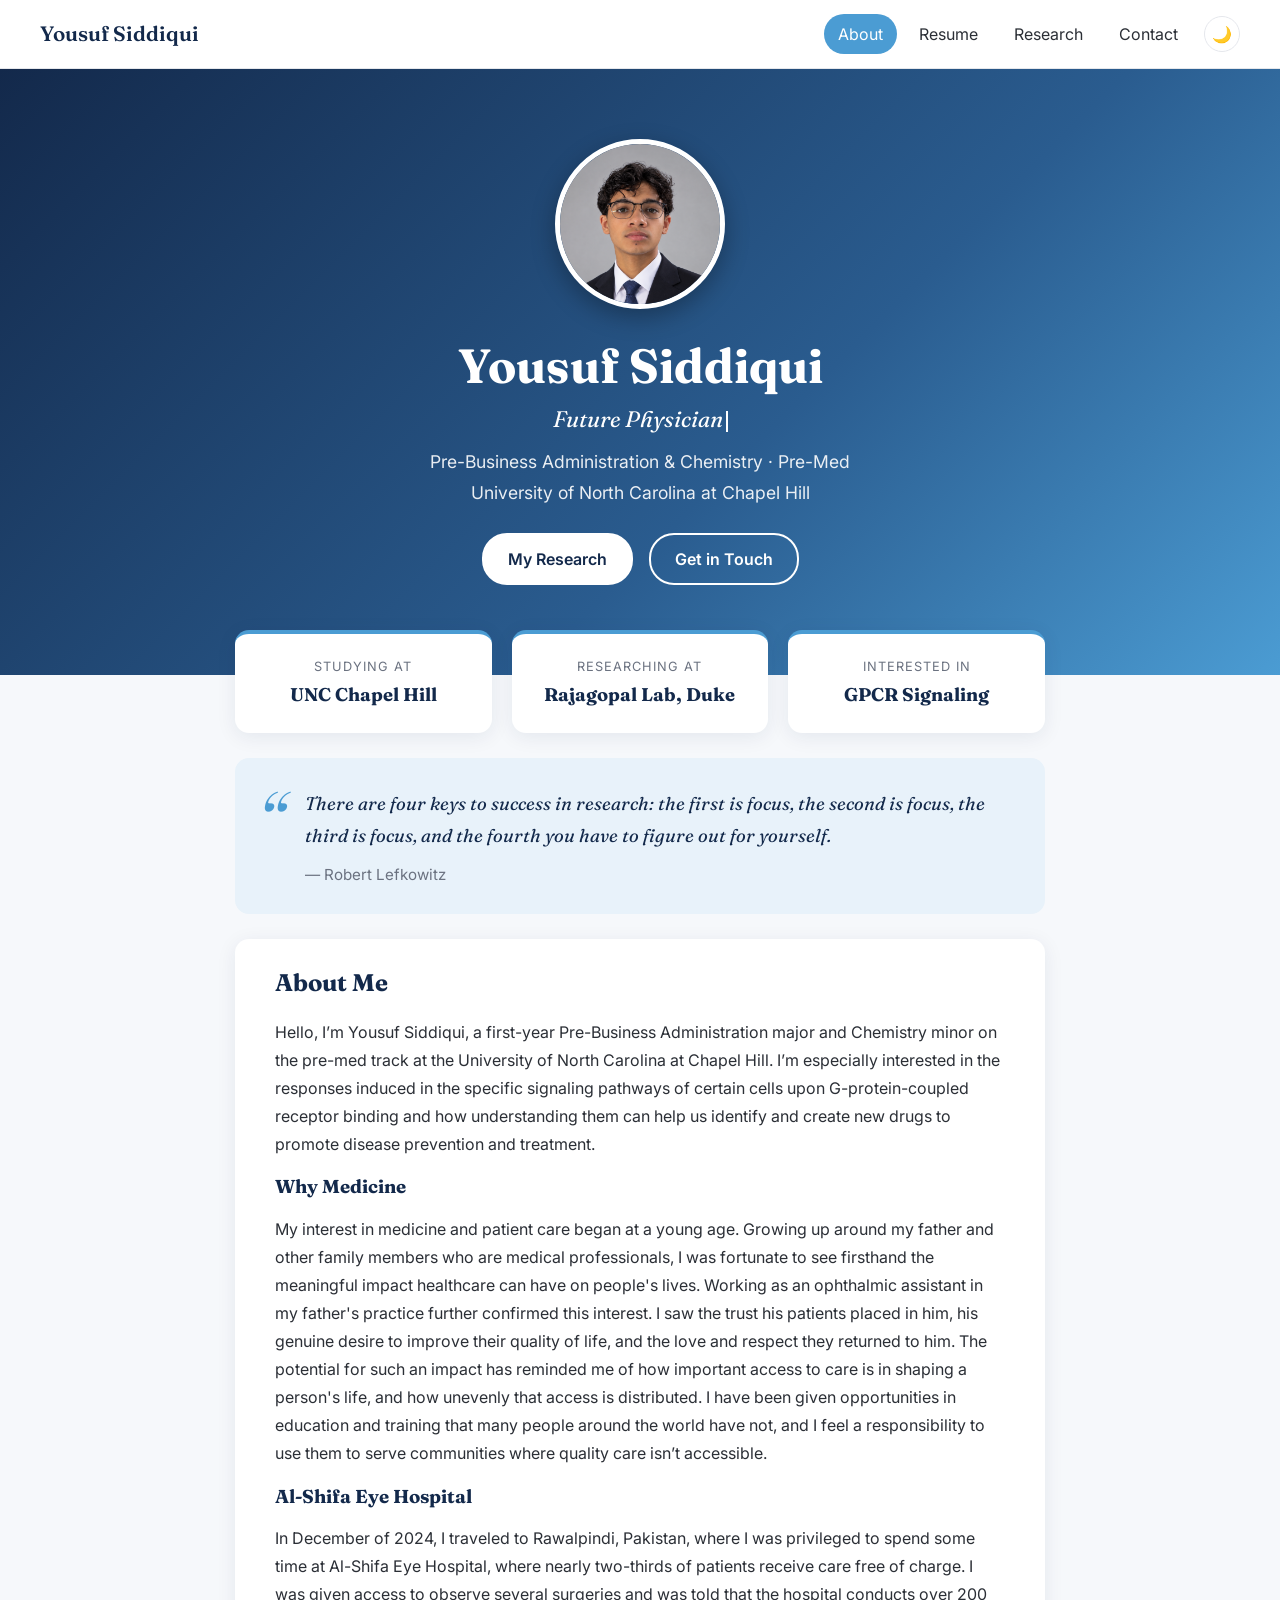
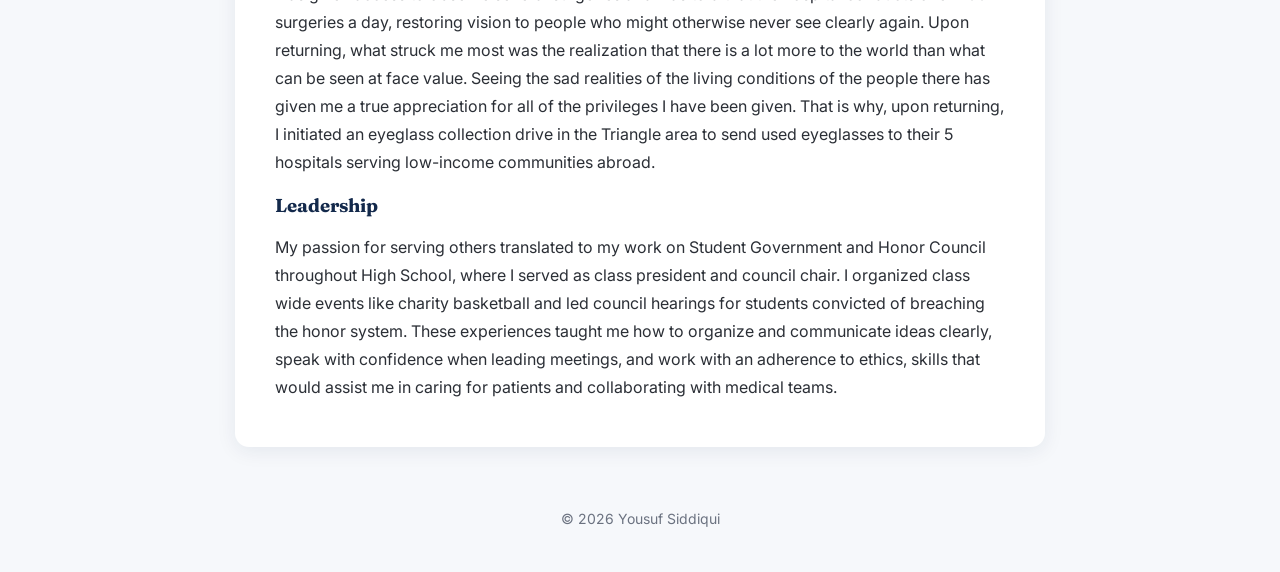
==== commit ab825b9f: "e" ====
--- a/index.html
+++ b/index.html
@@ -4,53 +4,86 @@
   <meta charset="UTF-8">
   <meta name="viewport" content="width=device-width, initial-scale=1.0">
   <title>Yousuf Siddiqui | About Me</title>
+  <link rel="preconnect" href="https://fonts.googleapis.com">
+  <link href="https://fonts.googleapis.com/css2?family=Fraunces:ital,wght@0,600;1,400&family=Inter:wght@400;600&display=swap" rel="stylesheet">
   <link rel="stylesheet" href="style.css">
 </head>
 <body>
 
   <nav>
-    <a href="index.html" class="active">About Me</a>
-    <a href="resume.html">Resume</a>
-    <a href="research.html">Research</a>
-    <a href="contact.html">Contact</a>
+    <a href="index.html" class="logo">Yousuf Siddiqui</a>
+    <div class="links">
+      <a href="index.html" class="active">About</a>
+      <a href="resume.html">Resume</a>
+      <a href="research.html">Research</a>
+      <a href="contact.html">Contact</a>
+      <button id="theme-toggle" aria-label="Toggle dark mode">🌙</button>
+    </div>
   </nav>
+
+  <header class="hero">
+    <img src="headshot.png" alt="Headshot of Yousuf Siddiqui" class="headshot">
+    <h1>Yousuf Siddiqui</h1>
+    <p class="typed" data-words="Future Physician|GPCR Researcher|Tar Heel|Pre-Med Student"><span class="text"></span><span class="cursor"></span></p>
+    <p>Pre-Business Administration &amp; Chemistry &middot; Pre-Med</p>
+    <p>University of North Carolina at Chapel Hill</p>
+    <a href="research.html" class="button solid">My Research</a>
+    <a href="contact.html" class="button">Get in Touch</a>
+  </header>
 
   <main>
 
-    <div class="intro">
-      <img src="headshot.png" alt="Headshot of Yousuf Siddiqui" class="headshot">
-      <div>
-        <h1>Yousuf Siddiqui</h1>
-        <p class="subtitle">Pre-Business Administration &amp; Chemistry | Pre-Med<br>University of North Carolina at Chapel Hill</p>
+    <div class="highlights">
+      <div class="highlight">
+        <span class="label">Studying at</span>
+        <strong>UNC Chapel Hill</strong>
+      </div>
+      <div class="highlight">
+        <span class="label">Researching at</span>
+        <strong>Rajagopal Lab, Duke</strong>
+      </div>
+      <div class="highlight">
+        <span class="label">Interested in</span>
+        <strong>GPCR Signaling</strong>
       </div>
     </div>
 
     <p class="quote">
-      “There are four keys to success in research: the first is focus, the second is focus, the third is focus, and the fourth you have to figure out for yourself.”
+      There are four keys to success in research: the first is focus, the second is focus, the third is focus, and the fourth you have to figure out for yourself.
       <span>&mdash; Robert Lefkowitz</span>
     </p>
 
-    <h2>About Me</h2>
-    <p>
-      Hello, I’m Yousuf Siddiqui, a first-year Pre-Business Administration major and Chemistry minor on the pre-med track at the University of North Carolina at Chapel Hill. I’m especially interested in the responses induced in the specific signaling pathways of certain cells upon G-protein-coupled receptor binding and how understanding them can help us identify and create new drugs to promote disease prevention and treatment.
-    </p>
-    <p>
-      My interest in medicine and patient care began at a young age. Growing up around my father and other family members who are medical professionals, I was fortunate to see firsthand the meaningful impact healthcare can have on people's lives. Working as an ophthalmic assistant in my father's practice further confirmed this interest. I saw the trust his patients placed in him, his genuine desire to improve their quality of life, and the love and respect they returned to him. The potential for such an impact has reminded me of how important access to care is in shaping a person's life, and how unevenly that access is distributed. I have been given opportunities in education and training that many people around the world have not, and I feel a responsibility to use them to serve communities where quality care isn’t accessible.
-    </p>
-    <p>
-      In December of 2024, I traveled to Rawalpindi, Pakistan, where I was privileged to spend some time at Al-Shifa Eye Hospital, where nearly two-thirds of patients receive care free of charge. I was given access to observe several surgeries and was told that the hospital conducts over 200 surgeries a day, restoring vision to people who might otherwise never see clearly again. Upon returning, what struck me most was the realization that there is a lot more to the world than what can be seen at face value. Seeing the sad realities of the living conditions of the people there has given me a true appreciation for all of the privileges I have been given. That is why, upon returning, I initiated an eyeglass collection drive in the Triangle area to send used eyeglasses to their 5 hospitals serving low-income communities abroad.
-    </p>
-    <p>
-      My passion for serving others translated to my work on Student Government and Honor Council throughout High School, where I served as class president and council chair. I organized class wide events like charity basketball and led council hearings for students convicted of breaching the honor system. These experiences taught me how to organize and communicate ideas clearly, speak with confidence when leading meetings, and work with an adherence to ethics, skills that would assist me in caring for patients and collaborating with medical teams.
-    </p>
+    <section class="card">
+      <h2>About Me</h2>
+      <p>
+        Hello, I’m Yousuf Siddiqui, a first-year Pre-Business Administration major and Chemistry minor on the pre-med track at the University of North Carolina at Chapel Hill. I’m especially interested in the responses induced in the specific signaling pathways of certain cells upon G-protein-coupled receptor binding and how understanding them can help us identify and create new drugs to promote disease prevention and treatment.
+      </p>
 
-    <!-- TODO: paragraph about business and managing a practice (hidden until written) -->
+      <h3>Why Medicine</h3>
+      <p>
+        My interest in medicine and patient care began at a young age. Growing up around my father and other family members who are medical professionals, I was fortunate to see firsthand the meaningful impact healthcare can have on people's lives. Working as an ophthalmic assistant in my father's practice further confirmed this interest. I saw the trust his patients placed in him, his genuine desire to improve their quality of life, and the love and respect they returned to him. The potential for such an impact has reminded me of how important access to care is in shaping a person's life, and how unevenly that access is distributed. I have been given opportunities in education and training that many people around the world have not, and I feel a responsibility to use them to serve communities where quality care isn’t accessible.
+      </p>
+
+      <h3>Al-Shifa Eye Hospital</h3>
+      <p>
+        In December of 2024, I traveled to Rawalpindi, Pakistan, where I was privileged to spend some time at Al-Shifa Eye Hospital, where nearly two-thirds of patients receive care free of charge. I was given access to observe several surgeries and was told that the hospital conducts over 200 surgeries a day, restoring vision to people who might otherwise never see clearly again. Upon returning, what struck me most was the realization that there is a lot more to the world than what can be seen at face value. Seeing the sad realities of the living conditions of the people there has given me a true appreciation for all of the privileges I have been given. That is why, upon returning, I initiated an eyeglass collection drive in the Triangle area to send used eyeglasses to their 5 hospitals serving low-income communities abroad.
+      </p>
+
+      <h3>Leadership</h3>
+      <p>
+        My passion for serving others translated to my work on Student Government and Honor Council throughout High School, where I served as class president and council chair. I organized class wide events like charity basketball and led council hearings for students convicted of breaching the honor system. These experiences taught me how to organize and communicate ideas clearly, speak with confidence when leading meetings, and work with an adherence to ethics, skills that would assist me in caring for patients and collaborating with medical teams.
+      </p>
+
+      <!-- TODO: paragraph about business and managing a practice (hidden until written) -->
+    </section>
 
   </main>
 
   <footer>
-    &copy; 2026 Yousuf Siddiqui
+    &copy; <span id="year">2026</span> Yousuf Siddiqui
   </footer>
+
+  <script src="script.js"></script>
 
 </body>
 </html>
--- a/style.css
+++ b/style.css
@@ -1,140 +1,429 @@
-/* ---------- Colors ---------- */
+/* =========================================
+   Colors & fonts (change these to restyle the whole site)
+   ========================================= */
 :root {
   --navy: #13294b;
   --blue: #4b9cd3;
-  --light: #f4f7fb;
-  --text: #222;
-  --muted: #666;
-}
-
-/* ---------- Base ---------- */
+  --sky: #e8f2fa;
+  --bg: #f6f8fb;
+  --card: #ffffff;
+  --text: #2b2f36;
+  --muted: #6b7280;
+  --heading: #13294b;
+  --nav-bg: rgba(255, 255, 255, 0.92);
+  --border: #e5e7eb;
+  --heading-font: "Fraunces", Georgia, serif;
+  --body-font: "Inter", Arial, sans-serif;
+}
+
+/* Dark mode: script.js adds class="dark" to <body> */
+body.dark {
+  --sky: #1e3350;
+  --bg: #0f1724;
+  --card: #18233a;
+  --text: #dbe2ec;
+  --muted: #94a3b8;
+  --heading: #e8f2fa;
+  --nav-bg: rgba(15, 23, 36, 0.92);
+  --border: #24324d;
+}
+
+* {
+  box-sizing: border-box;
+}
+
 body {
-  font-family: Georgia, "Times New Roman", serif;
   margin: 0;
-  background-color: var(--light);
+  font-family: var(--body-font);
+  background-color: var(--bg);
   color: var(--text);
-  line-height: 1.7;
-}
-
-h1, h2, nav, footer {
-  font-family: Arial, Helvetica, sans-serif;
-}
-
-h1 {
+  line-height: 1.75;
+  transition: background-color 0.3s, color 0.3s;
+}
+
+h1, h2, h3 {
+  font-family: var(--heading-font);
+  color: var(--heading);
+  line-height: 1.2;
+}
+
+a {
+  color: var(--blue);
+}
+
+/* =========================================
+   Navigation bar (sticks to the top)
+   ========================================= */
+nav {
+  position: sticky;
+  top: 0;
+  z-index: 10;
+  display: flex;
+  justify-content: space-between;
+  align-items: center;
+  padding: 14px 40px;
+  background-color: var(--nav-bg);
+  border-bottom: 1px solid var(--border);
+  transition: box-shadow 0.3s;
+}
+
+/* script.js adds .scrolled once you scroll down */
+nav.scrolled {
+  box-shadow: 0 4px 20px rgba(0, 0, 0, 0.12);
+}
+
+nav .logo {
+  font-family: var(--heading-font);
+  font-size: 1.3rem;
+  font-weight: 600;
+  color: var(--heading);
+  text-decoration: none;
+}
+
+nav .links {
+  display: flex;
+  align-items: center;
+}
+
+nav .links a {
+  color: var(--text);
+  text-decoration: none;
+  margin-left: 8px;
+  padding: 6px 14px;
+  border-radius: 20px;
+  transition: background-color 0.2s;
+}
+
+nav .links a:hover {
+  background-color: var(--sky);
+}
+
+nav .links a.active {
+  background-color: var(--blue);
+  color: white;
+}
+
+#theme-toggle {
+  margin-left: 12px;
+  background: none;
+  border: 1px solid var(--border);
+  border-radius: 50%;
+  width: 36px;
+  height: 36px;
+  font-size: 1rem;
+  cursor: pointer;
+}
+
+/* =========================================
+   Hero (big colored banner on the home page)
+   ========================================= */
+.hero {
+  background: linear-gradient(135deg, var(--navy), #2a5c8f 60%, var(--blue));
+  color: white;
+  padding: 70px 20px 90px;
+  text-align: center;
+}
+
+.hero .headshot {
+  width: 170px;
+  height: 170px;
+  object-fit: cover;
+  object-position: top;
+  border-radius: 50%;
+  border: 5px solid white;
+  box-shadow: 0 8px 25px rgba(0, 0, 0, 0.3);
+}
+
+.hero h1 {
+  color: white;
+  font-size: 3rem;
+  margin: 20px 0 5px;
+}
+
+.hero p {
+  font-size: 1.1rem;
+  opacity: 0.9;
+  margin: 0;
+}
+
+/* Typing text */
+.hero .typed {
+  font-family: var(--heading-font);
+  font-style: italic;
+  font-size: 1.4rem;
+  min-height: 2rem;
+  opacity: 1;
+  margin-bottom: 8px;
+}
+
+.cursor {
+  display: inline-block;
+  width: 2px;
+  height: 1.3rem;
+  background-color: white;
+  margin-left: 3px;
+  vertical-align: middle;
+  animation: blink 0.8s infinite;
+}
+
+@keyframes blink {
+  50% { opacity: 0; }
+}
+
+/* Buttons */
+.button {
+  display: inline-block;
+  margin: 25px 6px 0;
+  padding: 10px 24px;
+  border-radius: 25px;
+  border: 2px solid white;
+  color: white;
+  text-decoration: none;
+  font-weight: 600;
+  transition: all 0.2s;
+}
+
+.button:hover {
+  background-color: white;
   color: var(--navy);
-  font-size: 2.2rem;
+}
+
+.button.solid {
+  background-color: white;
+  color: var(--navy);
+}
+
+.button.solid:hover {
+  background-color: var(--sky);
+}
+
+/* =========================================
+   Page header (colored strip on the other pages)
+   ========================================= */
+.page-header {
+  background: linear-gradient(135deg, var(--navy), var(--blue));
+  color: white;
+  text-align: center;
+  padding: 50px 20px 70px;
+}
+
+.page-header h1 {
+  color: white;
+  font-size: 2.6rem;
+  margin: 0;
+}
+
+.page-header p {
+  margin: 8px 0 0;
+  opacity: 0.9;
+}
+
+/* =========================================
+   Main content
+   ========================================= */
+main {
+  max-width: 850px;
+  margin: -45px auto 40px;  /* negative top margin pulls cards up over the banner */
+  padding: 0 20px;
+}
+
+.card {
+  background-color: var(--card);
+  border-radius: 14px;
+  padding: 30px 40px;
+  margin-bottom: 25px;
+  box-shadow: 0 4px 20px rgba(19, 41, 75, 0.08);
+}
+
+.card h2 {
+  margin-top: 0;
+}
+
+.card h3 {
   margin-bottom: 5px;
 }
 
-h2 {
-  color: var(--navy);
-  border-bottom: 2px solid var(--blue);
-  padding-bottom: 5px;
-  margin-top: 35px;
-}
-
-a {
-  color: var(--navy);
-}
-
-/* ---------- Navigation bar ---------- */
-nav {
-  background-color: var(--navy);
+/* Scroll reveal: script.js adds .reveal, then .visible when it scrolls into view */
+.reveal {
+  opacity: 0;
+  transform: translateY(30px);
+  transition: opacity 0.7s ease-out, transform 0.7s ease-out;
+}
+
+.reveal.visible {
+  opacity: 1;
+  transform: translateY(0);
+}
+
+/* =========================================
+   Highlights (three small boxes on home page)
+   ========================================= */
+.highlights {
+  display: grid;
+  grid-template-columns: repeat(3, 1fr);
+  gap: 20px;
+  margin-bottom: 25px;
+}
+
+.highlight {
+  background-color: var(--card);
+  border-radius: 14px;
+  padding: 22px;
   text-align: center;
-  padding: 15px 0;
-}
-
-nav a {
-  color: white;
-  text-decoration: none;
-  margin: 0 15px;
-  padding-bottom: 3px;
-}
-
-nav a:hover,
-nav a.active {
-  border-bottom: 2px solid var(--blue);
-}
-
-/* ---------- Main content box ---------- */
-main {
-  max-width: 800px;
-  margin: 30px auto;
-  padding: 30px 40px;
-  background-color: white;
-  border-radius: 8px;
-  box-shadow: 0 2px 8px rgba(0, 0, 0, 0.08);
-}
-
-.subtitle {
+  border-top: 4px solid var(--blue);
+  box-shadow: 0 4px 20px rgba(19, 41, 75, 0.08);
+}
+
+.highlight:hover {
+  transform: translateY(-5px);
+}
+
+.highlight .label {
+  display: block;
+  font-size: 0.8rem;
+  text-transform: uppercase;
+  letter-spacing: 1px;
   color: var(--muted);
-  font-family: Arial, Helvetica, sans-serif;
-  margin-top: 0;
-}
-
-/* ---------- Quotes ---------- */
+}
+
+.highlight strong {
+  font-family: var(--heading-font);
+  font-size: 1.15rem;
+  color: var(--heading);
+}
+
+/* =========================================
+   Quotes
+   ========================================= */
 .quote {
+  position: relative;
+  font-family: var(--heading-font);
   font-style: italic;
-  border-left: 4px solid var(--blue);
-  background-color: var(--light);
-  padding: 10px 20px;
-  margin: 20px 0;
-  color: #444;
+  font-size: 1.15rem;
+  color: var(--heading);
+  background-color: var(--sky);
+  border-radius: 14px;
+  padding: 30px 40px 25px 70px;
+  margin: 0 0 25px;
+}
+
+.quote::before {
+  content: "\201C";  /* big curly quotation mark */
+  position: absolute;
+  left: 20px;
+  top: -5px;
+  font-size: 5rem;
+  color: var(--blue);
 }
 
 .quote span {
   display: block;
-  margin-top: 8px;
+  margin-top: 10px;
+  font-family: var(--body-font);
   font-style: normal;
+  font-size: 0.95rem;
   color: var(--muted);
 }
 
-/* ---------- About Me intro (photo + name side by side) ---------- */
-.intro {
-  display: flex;
-  align-items: center;
-  gap: 30px;
-}
-
-.headshot {
-  width: 180px;
-  height: auto;
+/* =========================================
+   Research tags
+   ========================================= */
+.tags {
+  margin-bottom: 15px;
+}
+
+.tag {
+  display: inline-block;
+  background-color: var(--sky);
+  color: var(--heading);
+  font-size: 0.85rem;
+  font-weight: 600;
+  padding: 4px 12px;
+  border-radius: 20px;
+  margin: 0 6px 6px 0;
+}
+
+/* =========================================
+   Contact cards
+   ========================================= */
+.contact-grid {
+  display: grid;
+  grid-template-columns: repeat(3, 1fr);
+  gap: 20px;
+}
+
+.contact-item {
+  display: block;
+  background-color: var(--card);
+  border-radius: 14px;
+  padding: 30px 20px;
+  text-align: center;
+  text-decoration: none;
+  color: var(--text);
+  box-shadow: 0 4px 20px rgba(19, 41, 75, 0.08);
+  word-break: break-word;
+}
+
+.contact-item:hover,
+.highlight:hover {
+  transform: translateY(-5px);
+  box-shadow: 0 10px 30px rgba(19, 41, 75, 0.15);
+}
+
+.contact-item .icon {
+  display: block;
+  font-size: 2rem;
+  font-weight: 700;
+  color: var(--blue);
+  margin-bottom: 8px;
+}
+
+.contact-item h3 {
+  margin: 0 0 5px;
+}
+
+/* =========================================
+   Resume
+   ========================================= */
+iframe {
+  border: none;
   border-radius: 8px;
-  border: 3px solid var(--blue);
-}
-
-/* ---------- Contact list ---------- */
-.contact-list p {
-  font-size: 1.1rem;
-}
-
-/* ---------- Resume ---------- */
-iframe {
-  border: 1px solid #ccc;
-  border-radius: 4px;
-}
-
-/* ---------- Footer ---------- */
+}
+
+/* =========================================
+   Footer
+   ========================================= */
 footer {
   text-align: center;
   font-size: 14px;
   color: var(--muted);
-  padding: 20px 0 30px;
-}
-
-/* ---------- Phones / small screens ---------- */
-@media (max-width: 600px) {
-  main {
-    margin: 15px;
-    padding: 20px;
+  padding: 20px 0 40px;
+}
+
+/* =========================================
+   Phones / small screens
+   ========================================= */
+@media (max-width: 700px) {
+  nav {
+    flex-direction: column;
+    padding: 12px;
   }
 
-  .intro {
-    flex-direction: column;
-    text-align: center;
+  nav .links a {
+    margin: 0 2px;
+    padding: 5px 10px;
   }
 
-  nav a {
-    margin: 0 8px;
+  .hero h1 {
+    font-size: 2.2rem;
   }
-}
+
+  .card {
+    padding: 22px;
+  }
+
+  .highlights,
+  .contact-grid {
+    grid-template-columns: 1fr;
+  }
+}
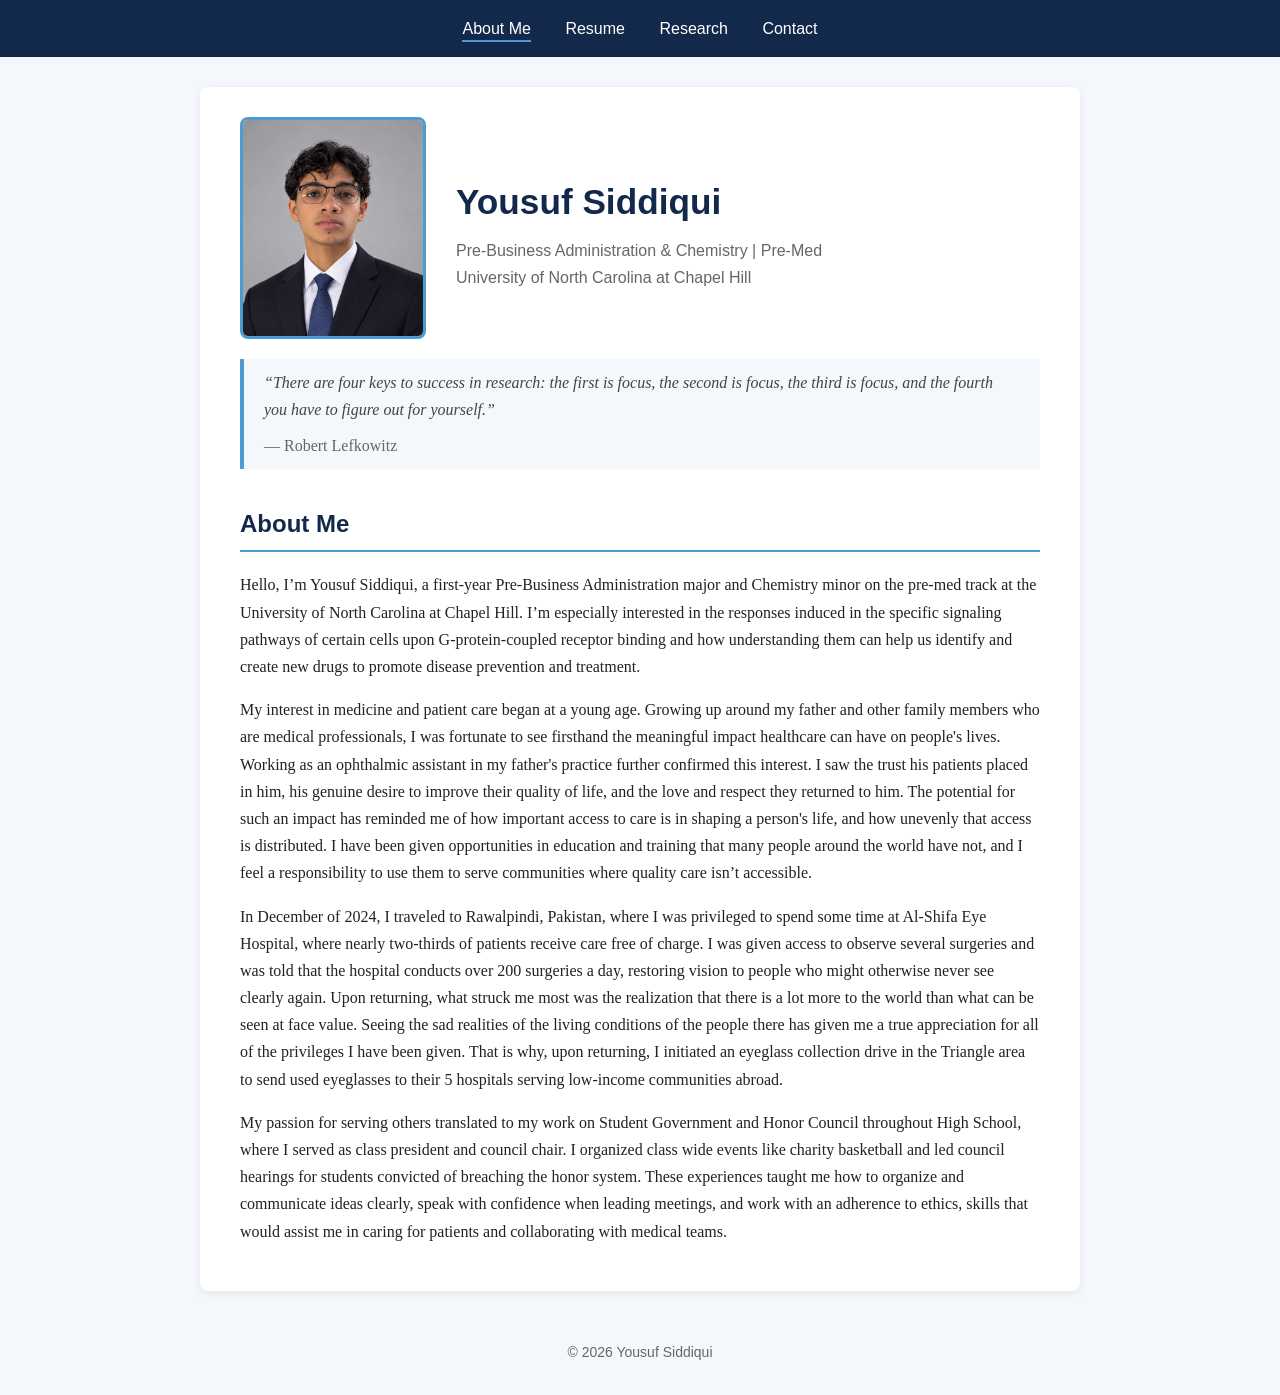
==== commit 0f3a5771: "e" ====
--- a/index.html
+++ b/index.html
@@ -4,86 +4,53 @@
   <meta charset="UTF-8">
   <meta name="viewport" content="width=device-width, initial-scale=1.0">
   <title>Yousuf Siddiqui | About Me</title>
-  <link rel="preconnect" href="https://fonts.googleapis.com">
-  <link href="https://fonts.googleapis.com/css2?family=Fraunces:ital,wght@0,600;1,400&family=Inter:wght@400;600&display=swap" rel="stylesheet">
   <link rel="stylesheet" href="style.css">
 </head>
 <body>
 
   <nav>
-    <a href="index.html" class="logo">Yousuf Siddiqui</a>
-    <div class="links">
-      <a href="index.html" class="active">About</a>
-      <a href="resume.html">Resume</a>
-      <a href="research.html">Research</a>
-      <a href="contact.html">Contact</a>
-      <button id="theme-toggle" aria-label="Toggle dark mode">🌙</button>
-    </div>
+    <a href="index.html" class="active">About Me</a>
+    <a href="resume.html">Resume</a>
+    <a href="research.html">Research</a>
+    <a href="contact.html">Contact</a>
   </nav>
-
-  <header class="hero">
-    <img src="headshot.png" alt="Headshot of Yousuf Siddiqui" class="headshot">
-    <h1>Yousuf Siddiqui</h1>
-    <p class="typed" data-words="Future Physician|GPCR Researcher|Tar Heel|Pre-Med Student"><span class="text"></span><span class="cursor"></span></p>
-    <p>Pre-Business Administration &amp; Chemistry &middot; Pre-Med</p>
-    <p>University of North Carolina at Chapel Hill</p>
-    <a href="research.html" class="button solid">My Research</a>
-    <a href="contact.html" class="button">Get in Touch</a>
-  </header>
 
   <main>
 
-    <div class="highlights">
-      <div class="highlight">
-        <span class="label">Studying at</span>
-        <strong>UNC Chapel Hill</strong>
-      </div>
-      <div class="highlight">
-        <span class="label">Researching at</span>
-        <strong>Rajagopal Lab, Duke</strong>
-      </div>
-      <div class="highlight">
-        <span class="label">Interested in</span>
-        <strong>GPCR Signaling</strong>
+    <div class="intro">
+      <img src="headshot.png" alt="Headshot of Yousuf Siddiqui" class="headshot">
+      <div>
+        <h1>Yousuf Siddiqui</h1>
+        <p class="subtitle">Pre-Business Administration &amp; Chemistry | Pre-Med<br>University of North Carolina at Chapel Hill</p>
       </div>
     </div>
 
     <p class="quote">
-      There are four keys to success in research: the first is focus, the second is focus, the third is focus, and the fourth you have to figure out for yourself.
+      “There are four keys to success in research: the first is focus, the second is focus, the third is focus, and the fourth you have to figure out for yourself.”
       <span>&mdash; Robert Lefkowitz</span>
     </p>
 
-    <section class="card">
-      <h2>About Me</h2>
-      <p>
-        Hello, I’m Yousuf Siddiqui, a first-year Pre-Business Administration major and Chemistry minor on the pre-med track at the University of North Carolina at Chapel Hill. I’m especially interested in the responses induced in the specific signaling pathways of certain cells upon G-protein-coupled receptor binding and how understanding them can help us identify and create new drugs to promote disease prevention and treatment.
-      </p>
+    <h2>About Me</h2>
+    <p>
+      Hello, I’m Yousuf Siddiqui, a first-year Pre-Business Administration major and Chemistry minor on the pre-med track at the University of North Carolina at Chapel Hill. I’m especially interested in the responses induced in the specific signaling pathways of certain cells upon G-protein-coupled receptor binding and how understanding them can help us identify and create new drugs to promote disease prevention and treatment.
+    </p>
+    <p>
+      My interest in medicine and patient care began at a young age. Growing up around my father and other family members who are medical professionals, I was fortunate to see firsthand the meaningful impact healthcare can have on people's lives. Working as an ophthalmic assistant in my father's practice further confirmed this interest. I saw the trust his patients placed in him, his genuine desire to improve their quality of life, and the love and respect they returned to him. The potential for such an impact has reminded me of how important access to care is in shaping a person's life, and how unevenly that access is distributed. I have been given opportunities in education and training that many people around the world have not, and I feel a responsibility to use them to serve communities where quality care isn’t accessible.
+    </p>
+    <p>
+      In December of 2024, I traveled to Rawalpindi, Pakistan, where I was privileged to spend some time at Al-Shifa Eye Hospital, where nearly two-thirds of patients receive care free of charge. I was given access to observe several surgeries and was told that the hospital conducts over 200 surgeries a day, restoring vision to people who might otherwise never see clearly again. Upon returning, what struck me most was the realization that there is a lot more to the world than what can be seen at face value. Seeing the sad realities of the living conditions of the people there has given me a true appreciation for all of the privileges I have been given. That is why, upon returning, I initiated an eyeglass collection drive in the Triangle area to send used eyeglasses to their 5 hospitals serving low-income communities abroad.
+    </p>
+    <p>
+      My passion for serving others translated to my work on Student Government and Honor Council throughout High School, where I served as class president and council chair. I organized class wide events like charity basketball and led council hearings for students convicted of breaching the honor system. These experiences taught me how to organize and communicate ideas clearly, speak with confidence when leading meetings, and work with an adherence to ethics, skills that would assist me in caring for patients and collaborating with medical teams.
+    </p>
 
-      <h3>Why Medicine</h3>
-      <p>
-        My interest in medicine and patient care began at a young age. Growing up around my father and other family members who are medical professionals, I was fortunate to see firsthand the meaningful impact healthcare can have on people's lives. Working as an ophthalmic assistant in my father's practice further confirmed this interest. I saw the trust his patients placed in him, his genuine desire to improve their quality of life, and the love and respect they returned to him. The potential for such an impact has reminded me of how important access to care is in shaping a person's life, and how unevenly that access is distributed. I have been given opportunities in education and training that many people around the world have not, and I feel a responsibility to use them to serve communities where quality care isn’t accessible.
-      </p>
-
-      <h3>Al-Shifa Eye Hospital</h3>
-      <p>
-        In December of 2024, I traveled to Rawalpindi, Pakistan, where I was privileged to spend some time at Al-Shifa Eye Hospital, where nearly two-thirds of patients receive care free of charge. I was given access to observe several surgeries and was told that the hospital conducts over 200 surgeries a day, restoring vision to people who might otherwise never see clearly again. Upon returning, what struck me most was the realization that there is a lot more to the world than what can be seen at face value. Seeing the sad realities of the living conditions of the people there has given me a true appreciation for all of the privileges I have been given. That is why, upon returning, I initiated an eyeglass collection drive in the Triangle area to send used eyeglasses to their 5 hospitals serving low-income communities abroad.
-      </p>
-
-      <h3>Leadership</h3>
-      <p>
-        My passion for serving others translated to my work on Student Government and Honor Council throughout High School, where I served as class president and council chair. I organized class wide events like charity basketball and led council hearings for students convicted of breaching the honor system. These experiences taught me how to organize and communicate ideas clearly, speak with confidence when leading meetings, and work with an adherence to ethics, skills that would assist me in caring for patients and collaborating with medical teams.
-      </p>
-
-      <!-- TODO: paragraph about business and managing a practice (hidden until written) -->
-    </section>
+    <!-- TODO: paragraph about business and managing a practice (hidden until written) -->
 
   </main>
 
   <footer>
-    &copy; <span id="year">2026</span> Yousuf Siddiqui
+    &copy; 2026 Yousuf Siddiqui
   </footer>
-
-  <script src="script.js"></script>
 
 </body>
 </html>
--- a/style.css
+++ b/style.css
@@ -1,429 +1,140 @@
-/* =========================================
-   Colors & fonts (change these to restyle the whole site)
-   ========================================= */
+/* ---------- Colors ---------- */
 :root {
   --navy: #13294b;
   --blue: #4b9cd3;
-  --sky: #e8f2fa;
-  --bg: #f6f8fb;
-  --card: #ffffff;
-  --text: #2b2f36;
-  --muted: #6b7280;
-  --heading: #13294b;
-  --nav-bg: rgba(255, 255, 255, 0.92);
-  --border: #e5e7eb;
-  --heading-font: "Fraunces", Georgia, serif;
-  --body-font: "Inter", Arial, sans-serif;
+  --light: #f4f7fb;
+  --text: #222;
+  --muted: #666;
 }
 
-/* Dark mode: script.js adds class="dark" to <body> */
-body.dark {
-  --sky: #1e3350;
-  --bg: #0f1724;
-  --card: #18233a;
-  --text: #dbe2ec;
-  --muted: #94a3b8;
-  --heading: #e8f2fa;
-  --nav-bg: rgba(15, 23, 36, 0.92);
-  --border: #24324d;
+/* ---------- Base ---------- */
+body {
+  font-family: Georgia, "Times New Roman", serif;
+  margin: 0;
+  background-color: var(--light);
+  color: var(--text);
+  line-height: 1.7;
 }
 
-* {
-  box-sizing: border-box;
+h1, h2, nav, footer {
+  font-family: Arial, Helvetica, sans-serif;
 }
 
-body {
-  margin: 0;
-  font-family: var(--body-font);
-  background-color: var(--bg);
-  color: var(--text);
-  line-height: 1.75;
-  transition: background-color 0.3s, color 0.3s;
+h1 {
+  color: var(--navy);
+  font-size: 2.2rem;
+  margin-bottom: 5px;
 }
 
-h1, h2, h3 {
-  font-family: var(--heading-font);
-  color: var(--heading);
-  line-height: 1.2;
+h2 {
+  color: var(--navy);
+  border-bottom: 2px solid var(--blue);
+  padding-bottom: 5px;
+  margin-top: 35px;
 }
 
 a {
-  color: var(--blue);
-}
-
-/* =========================================
-   Navigation bar (sticks to the top)
-   ========================================= */
-nav {
-  position: sticky;
-  top: 0;
-  z-index: 10;
-  display: flex;
-  justify-content: space-between;
-  align-items: center;
-  padding: 14px 40px;
-  background-color: var(--nav-bg);
-  border-bottom: 1px solid var(--border);
-  transition: box-shadow 0.3s;
-}
-
-/* script.js adds .scrolled once you scroll down */
-nav.scrolled {
-  box-shadow: 0 4px 20px rgba(0, 0, 0, 0.12);
-}
-
-nav .logo {
-  font-family: var(--heading-font);
-  font-size: 1.3rem;
-  font-weight: 600;
-  color: var(--heading);
-  text-decoration: none;
-}
-
-nav .links {
-  display: flex;
-  align-items: center;
-}
-
-nav .links a {
-  color: var(--text);
-  text-decoration: none;
-  margin-left: 8px;
-  padding: 6px 14px;
-  border-radius: 20px;
-  transition: background-color 0.2s;
-}
-
-nav .links a:hover {
-  background-color: var(--sky);
-}
-
-nav .links a.active {
-  background-color: var(--blue);
-  color: white;
-}
-
-#theme-toggle {
-  margin-left: 12px;
-  background: none;
-  border: 1px solid var(--border);
-  border-radius: 50%;
-  width: 36px;
-  height: 36px;
-  font-size: 1rem;
-  cursor: pointer;
-}
-
-/* =========================================
-   Hero (big colored banner on the home page)
-   ========================================= */
-.hero {
-  background: linear-gradient(135deg, var(--navy), #2a5c8f 60%, var(--blue));
-  color: white;
-  padding: 70px 20px 90px;
-  text-align: center;
-}
-
-.hero .headshot {
-  width: 170px;
-  height: 170px;
-  object-fit: cover;
-  object-position: top;
-  border-radius: 50%;
-  border: 5px solid white;
-  box-shadow: 0 8px 25px rgba(0, 0, 0, 0.3);
-}
-
-.hero h1 {
-  color: white;
-  font-size: 3rem;
-  margin: 20px 0 5px;
-}
-
-.hero p {
-  font-size: 1.1rem;
-  opacity: 0.9;
-  margin: 0;
-}
-
-/* Typing text */
-.hero .typed {
-  font-family: var(--heading-font);
-  font-style: italic;
-  font-size: 1.4rem;
-  min-height: 2rem;
-  opacity: 1;
-  margin-bottom: 8px;
-}
-
-.cursor {
-  display: inline-block;
-  width: 2px;
-  height: 1.3rem;
-  background-color: white;
-  margin-left: 3px;
-  vertical-align: middle;
-  animation: blink 0.8s infinite;
-}
-
-@keyframes blink {
-  50% { opacity: 0; }
-}
-
-/* Buttons */
-.button {
-  display: inline-block;
-  margin: 25px 6px 0;
-  padding: 10px 24px;
-  border-radius: 25px;
-  border: 2px solid white;
-  color: white;
-  text-decoration: none;
-  font-weight: 600;
-  transition: all 0.2s;
-}
-
-.button:hover {
-  background-color: white;
   color: var(--navy);
 }
 
-.button.solid {
-  background-color: white;
-  color: var(--navy);
+/* ---------- Navigation bar ---------- */
+nav {
+  background-color: var(--navy);
+  text-align: center;
+  padding: 15px 0;
 }
 
-.button.solid:hover {
-  background-color: var(--sky);
+nav a {
+  color: white;
+  text-decoration: none;
+  margin: 0 15px;
+  padding-bottom: 3px;
 }
 
-/* =========================================
-   Page header (colored strip on the other pages)
-   ========================================= */
-.page-header {
-  background: linear-gradient(135deg, var(--navy), var(--blue));
-  color: white;
-  text-align: center;
-  padding: 50px 20px 70px;
+nav a:hover,
+nav a.active {
+  border-bottom: 2px solid var(--blue);
 }
 
-.page-header h1 {
-  color: white;
-  font-size: 2.6rem;
-  margin: 0;
+/* ---------- Main content box ---------- */
+main {
+  max-width: 800px;
+  margin: 30px auto;
+  padding: 30px 40px;
+  background-color: white;
+  border-radius: 8px;
+  box-shadow: 0 2px 8px rgba(0, 0, 0, 0.08);
 }
 
-.page-header p {
-  margin: 8px 0 0;
-  opacity: 0.9;
-}
-
-/* =========================================
-   Main content
-   ========================================= */
-main {
-  max-width: 850px;
-  margin: -45px auto 40px;  /* negative top margin pulls cards up over the banner */
-  padding: 0 20px;
-}
-
-.card {
-  background-color: var(--card);
-  border-radius: 14px;
-  padding: 30px 40px;
-  margin-bottom: 25px;
-  box-shadow: 0 4px 20px rgba(19, 41, 75, 0.08);
-}
-
-.card h2 {
+.subtitle {
+  color: var(--muted);
+  font-family: Arial, Helvetica, sans-serif;
   margin-top: 0;
 }
 
-.card h3 {
-  margin-bottom: 5px;
-}
-
-/* Scroll reveal: script.js adds .reveal, then .visible when it scrolls into view */
-.reveal {
-  opacity: 0;
-  transform: translateY(30px);
-  transition: opacity 0.7s ease-out, transform 0.7s ease-out;
-}
-
-.reveal.visible {
-  opacity: 1;
-  transform: translateY(0);
-}
-
-/* =========================================
-   Highlights (three small boxes on home page)
-   ========================================= */
-.highlights {
-  display: grid;
-  grid-template-columns: repeat(3, 1fr);
-  gap: 20px;
-  margin-bottom: 25px;
-}
-
-.highlight {
-  background-color: var(--card);
-  border-radius: 14px;
-  padding: 22px;
-  text-align: center;
-  border-top: 4px solid var(--blue);
-  box-shadow: 0 4px 20px rgba(19, 41, 75, 0.08);
-}
-
-.highlight:hover {
-  transform: translateY(-5px);
-}
-
-.highlight .label {
-  display: block;
-  font-size: 0.8rem;
-  text-transform: uppercase;
-  letter-spacing: 1px;
-  color: var(--muted);
-}
-
-.highlight strong {
-  font-family: var(--heading-font);
-  font-size: 1.15rem;
-  color: var(--heading);
-}
-
-/* =========================================
-   Quotes
-   ========================================= */
+/* ---------- Quotes ---------- */
 .quote {
-  position: relative;
-  font-family: var(--heading-font);
   font-style: italic;
-  font-size: 1.15rem;
-  color: var(--heading);
-  background-color: var(--sky);
-  border-radius: 14px;
-  padding: 30px 40px 25px 70px;
-  margin: 0 0 25px;
-}
-
-.quote::before {
-  content: "\201C";  /* big curly quotation mark */
-  position: absolute;
-  left: 20px;
-  top: -5px;
-  font-size: 5rem;
-  color: var(--blue);
+  border-left: 4px solid var(--blue);
+  background-color: var(--light);
+  padding: 10px 20px;
+  margin: 20px 0;
+  color: #444;
 }
 
 .quote span {
   display: block;
-  margin-top: 10px;
-  font-family: var(--body-font);
+  margin-top: 8px;
   font-style: normal;
-  font-size: 0.95rem;
   color: var(--muted);
 }
 
-/* =========================================
-   Research tags
-   ========================================= */
-.tags {
-  margin-bottom: 15px;
+/* ---------- About Me intro (photo + name side by side) ---------- */
+.intro {
+  display: flex;
+  align-items: center;
+  gap: 30px;
 }
 
-.tag {
-  display: inline-block;
-  background-color: var(--sky);
-  color: var(--heading);
-  font-size: 0.85rem;
-  font-weight: 600;
-  padding: 4px 12px;
-  border-radius: 20px;
-  margin: 0 6px 6px 0;
+.headshot {
+  width: 180px;
+  height: auto;
+  border-radius: 8px;
+  border: 3px solid var(--blue);
 }
 
-/* =========================================
-   Contact cards
-   ========================================= */
-.contact-grid {
-  display: grid;
-  grid-template-columns: repeat(3, 1fr);
-  gap: 20px;
+/* ---------- Contact list ---------- */
+.contact-list p {
+  font-size: 1.1rem;
 }
 
-.contact-item {
-  display: block;
-  background-color: var(--card);
-  border-radius: 14px;
-  padding: 30px 20px;
-  text-align: center;
-  text-decoration: none;
-  color: var(--text);
-  box-shadow: 0 4px 20px rgba(19, 41, 75, 0.08);
-  word-break: break-word;
+/* ---------- Resume ---------- */
+iframe {
+  border: 1px solid #ccc;
+  border-radius: 4px;
 }
 
-.contact-item:hover,
-.highlight:hover {
-  transform: translateY(-5px);
-  box-shadow: 0 10px 30px rgba(19, 41, 75, 0.15);
-}
-
-.contact-item .icon {
-  display: block;
-  font-size: 2rem;
-  font-weight: 700;
-  color: var(--blue);
-  margin-bottom: 8px;
-}
-
-.contact-item h3 {
-  margin: 0 0 5px;
-}
-
-/* =========================================
-   Resume
-   ========================================= */
-iframe {
-  border: none;
-  border-radius: 8px;
-}
-
-/* =========================================
-   Footer
-   ========================================= */
+/* ---------- Footer ---------- */
 footer {
   text-align: center;
   font-size: 14px;
   color: var(--muted);
-  padding: 20px 0 40px;
+  padding: 20px 0 30px;
 }
 
-/* =========================================
-   Phones / small screens
-   ========================================= */
-@media (max-width: 700px) {
-  nav {
-    flex-direction: column;
-    padding: 12px;
+/* ---------- Phones / small screens ---------- */
+@media (max-width: 600px) {
+  main {
+    margin: 15px;
+    padding: 20px;
   }
 
-  nav .links a {
-    margin: 0 2px;
-    padding: 5px 10px;
+  .intro {
+    flex-direction: column;
+    text-align: center;
   }
 
-  .hero h1 {
-    font-size: 2.2rem;
-  }
-
-  .card {
-    padding: 22px;
-  }
-
-  .highlights,
-  .contact-grid {
-    grid-template-columns: 1fr;
+  nav a {
+    margin: 0 8px;
   }
 }
